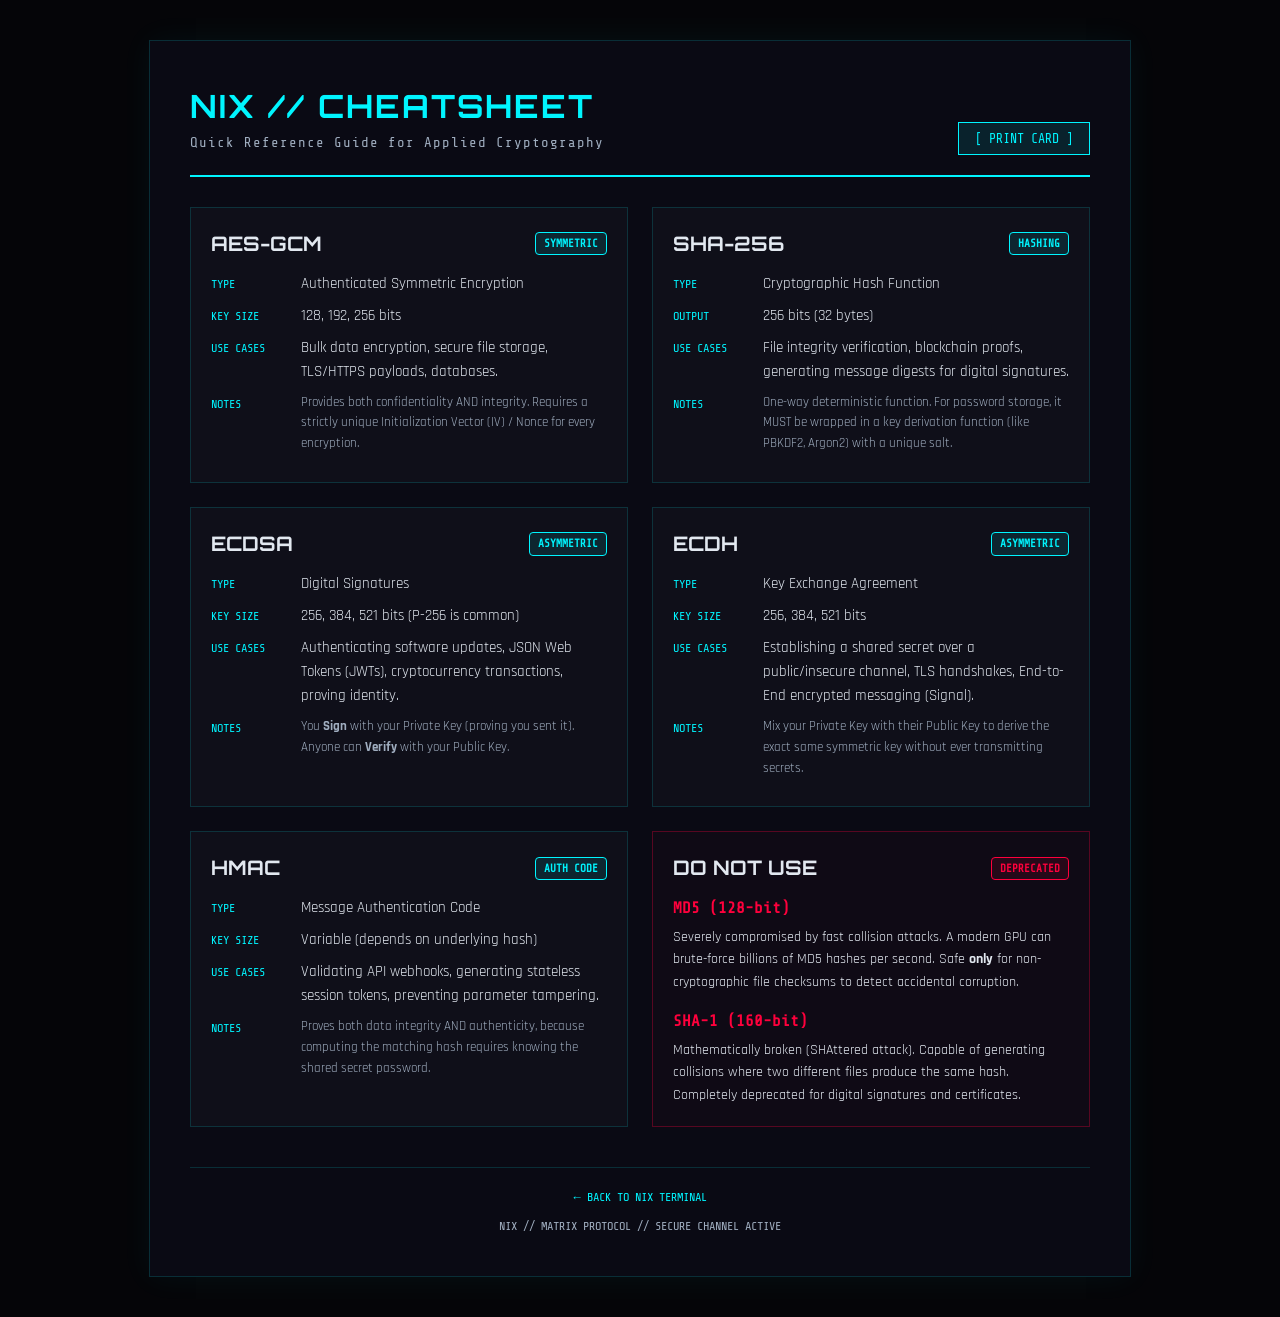
==== cheatsheet.html @ eb541564 "feat: add printable cryptography cheatsheet" ====
<!DOCTYPE html>
<html lang="en">
<head>
  <meta charset="UTF-8">
  <meta name="viewport" content="width=device-width, initial-scale=1.0">
  <title>NIX // Cryptography Cheatsheet</title>
  
  <link rel="preconnect" href="https://fonts.googleapis.com">
  <link rel="preconnect" href="https://fonts.gstatic.com" crossorigin>
  <link href="https://fonts.googleapis.com/css2?family=Share+Tech+Mono&family=Rajdhani:wght@400;500;600;700&family=Orbitron:wght@400;700;900&display=swap" rel="stylesheet">
  
  <style>
    /* SCREEN STYLES (Cyberpunk Dark Mode) */
    :root {
      --bg: #050508;
      --surface: #0a0a14;
      --text: #e2e8f0;
      --muted: #a0aec0;
      --c: #00f5ff;
      --c-error: #ff003c;
      --c-warn: #ffaa00;
      --c-success: #00ff88;
      --border: rgba(0,245,255,0.15);
      --font-display: 'Orbitron', sans-serif;
      --font-ui: 'Rajdhani', sans-serif;
      --font-mono: 'Share Tech Mono', monospace;
    }

    body {
      background: var(--bg);
      color: var(--text);
      font-family: var(--font-ui);
      margin: 0;
      padding: 40px 20px;
      line-height: 1.6;
    }

    .container {
      max-width: 900px;
      margin: 0 auto;
      background: var(--surface);
      border: 1px solid var(--border);
      box-shadow: 0 0 30px rgba(0,245,255,0.05);
      padding: 40px;
      position: relative;
    }

    header {
      border-bottom: 2px solid var(--c);
      padding-bottom: 20px;
      margin-bottom: 30px;
      display: flex;
      justify-content: space-between;
      align-items: flex-end;
    }

    .title {
      font-family: var(--font-display);
      font-size: 32px;
      color: var(--c);
      letter-spacing: 2px;
      margin: 0;
    }

    .subtitle {
      font-family: var(--font-mono);
      color: var(--muted);
      font-size: 14px;
      letter-spacing: 1px;
    }

    .btn-print {
      background: rgba(0,245,255,0.1);
      border: 1px solid var(--c);
      color: var(--c);
      padding: 8px 16px;
      font-family: var(--font-mono);
      cursor: pointer;
      transition: all 0.2s;
    }
    
    .btn-print:hover {
      background: var(--c);
      color: #000;
    }

    .grid {
      display: grid;
      grid-template-columns: 1fr 1fr;
      gap: 24px;
    }

    .card {
      border: 1px solid var(--border);
      padding: 20px;
      background: rgba(255,255,255,0.02);
    }

    .card.warning {
      border-color: rgba(255,0,60,0.3);
      background: rgba(255,0,60,0.02);
    }

    .card-title {
      font-family: var(--font-display);
      font-size: 20px;
      color: var(--bright);
      margin: 0 0 12px 0;
      display: flex;
      justify-content: space-between;
      align-items: center;
    }

    .badge {
      font-family: var(--font-mono);
      font-size: 11px;
      padding: 2px 8px;
      border-radius: 4px;
      background: rgba(0,245,255,0.1);
      color: var(--c);
      border: 1px solid var(--c);
    }

    .badge.warn-badge {
      background: rgba(255,0,60,0.1);
      color: var(--c-error);
      border-color: var(--c-error);
    }

    .data-row {
      display: flex;
      margin-bottom: 8px;
      font-size: 15px;
    }

    .data-label {
      width: 90px;
      font-family: var(--font-mono);
      color: var(--c);
      font-size: 12px;
      text-transform: uppercase;
      padding-top: 3px;
    }

    .data-value {
      flex: 1;
      color: var(--text);
    }

    .warning .data-label { color: var(--c-error); }

    footer {
      margin-top: 40px;
      text-align: center;
      font-family: var(--font-mono);
      font-size: 12px;
      color: var(--muted);
      border-top: 1px solid var(--border);
      padding-top: 20px;
    }

    /* PRINT STYLES (Clean, Ink-saving, Black & White) */
    @media print {
      body {
        background: #fff;
        color: #000;
        padding: 0;
      }
      .container {
        max-width: 100%;
        border: none;
        box-shadow: none;
        padding: 0;
        background: transparent;
      }
      .btn-print { display: none; }
      header { border-bottom: 2px solid #000; }
      .title { color: #000; }
      .subtitle { color: #555; }
      .card {
        border: 1px solid #ccc;
        background: transparent;
        break-inside: avoid;
      }
      .card.warning {
        border-color: #000;
        border-width: 2px;
      }
      .card-title { color: #000; }
      .badge {
        background: transparent;
        color: #000;
        border: 1px solid #000;
      }
      .badge.warn-badge {
        font-weight: bold;
      }
      .data-label { color: #555; font-weight: bold; }
      .data-value { color: #000; }
      footer { border-top: 1px solid #ccc; color: #555; }
    }

    @media(max-width: 768px) {
      .grid { grid-template-columns: 1fr; }
    }
  </style>
</head>
<body>

<div class="container">
  <header>
    <div>
      <h1 class="title">NIX // CHEATSHEET</h1>
      <div class="subtitle">Quick Reference Guide for Applied Cryptography</div>
    </div>
    <button class="btn-print" onclick="window.print()">[ PRINT CARD ]</button>
  </header>

  <div class="grid">

    <!-- AES-GCM -->
    <div class="card">
      <h2 class="card-title">AES-GCM <span class="badge">SYMMETRIC</span></h2>
      <div class="data-row">
        <div class="data-label">TYPE</div>
        <div class="data-value">Authenticated Symmetric Encryption</div>
      </div>
      <div class="data-row">
        <div class="data-label">KEY SIZE</div>
        <div class="data-value">128, 192, 256 bits</div>
      </div>
      <div class="data-row">
        <div class="data-label">USE CASES</div>
        <div class="data-value">Bulk data encryption, secure file storage, TLS/HTTPS payloads, databases.</div>
      </div>
      <div class="data-row" style="margin-top:8px;">
        <div class="data-label">NOTES</div>
        <div class="data-value" style="font-size:13px; color:var(--muted);">Provides both confidentiality AND integrity. Requires a strictly unique Initialization Vector (IV) / Nonce for every encryption.</div>
      </div>
    </div>

    <!-- SHA-256 -->
    <div class="card">
      <h2 class="card-title">SHA-256 <span class="badge">HASHING</span></h2>
      <div class="data-row">
        <div class="data-label">TYPE</div>
        <div class="data-value">Cryptographic Hash Function</div>
      </div>
      <div class="data-row">
        <div class="data-label">OUTPUT</div>
        <div class="data-value">256 bits (32 bytes)</div>
      </div>
      <div class="data-row">
        <div class="data-label">USE CASES</div>
        <div class="data-value">File integrity verification, blockchain proofs, generating message digests for digital signatures.</div>
      </div>
      <div class="data-row" style="margin-top:8px;">
        <div class="data-label">NOTES</div>
        <div class="data-value" style="font-size:13px; color:var(--muted);">One-way deterministic function. For password storage, it MUST be wrapped in a key derivation function (like PBKDF2, Argon2) with a unique salt.</div>
      </div>
    </div>

    <!-- ECDSA -->
    <div class="card">
      <h2 class="card-title">ECDSA <span class="badge">ASYMMETRIC</span></h2>
      <div class="data-row">
        <div class="data-label">TYPE</div>
        <div class="data-value">Digital Signatures</div>
      </div>
      <div class="data-row">
        <div class="data-label">KEY SIZE</div>
        <div class="data-value">256, 384, 521 bits (P-256 is common)</div>
      </div>
      <div class="data-row">
        <div class="data-label">USE CASES</div>
        <div class="data-value">Authenticating software updates, JSON Web Tokens (JWTs), cryptocurrency transactions, proving identity.</div>
      </div>
      <div class="data-row" style="margin-top:8px;">
        <div class="data-label">NOTES</div>
        <div class="data-value" style="font-size:13px; color:var(--muted);">You <b>Sign</b> with your Private Key (proving you sent it). Anyone can <b>Verify</b> with your Public Key.</div>
      </div>
    </div>

    <!-- ECDH -->
    <div class="card">
      <h2 class="card-title">ECDH <span class="badge">ASYMMETRIC</span></h2>
      <div class="data-row">
        <div class="data-label">TYPE</div>
        <div class="data-value">Key Exchange Agreement</div>
      </div>
      <div class="data-row">
        <div class="data-label">KEY SIZE</div>
        <div class="data-value">256, 384, 521 bits</div>
      </div>
      <div class="data-row">
        <div class="data-label">USE CASES</div>
        <div class="data-value">Establishing a shared secret over a public/insecure channel, TLS handshakes, End-to-End encrypted messaging (Signal).</div>
      </div>
      <div class="data-row" style="margin-top:8px;">
        <div class="data-label">NOTES</div>
        <div class="data-value" style="font-size:13px; color:var(--muted);">Mix your Private Key with their Public Key to derive the exact same symmetric key without ever transmitting secrets.</div>
      </div>
    </div>

    <!-- HMAC -->
    <div class="card">
      <h2 class="card-title">HMAC <span class="badge">AUTH CODE</span></h2>
      <div class="data-row">
        <div class="data-label">TYPE</div>
        <div class="data-value">Message Authentication Code</div>
      </div>
      <div class="data-row">
        <div class="data-label">KEY SIZE</div>
        <div class="data-value">Variable (depends on underlying hash)</div>
      </div>
      <div class="data-row">
        <div class="data-label">USE CASES</div>
        <div class="data-value">Validating API webhooks, generating stateless session tokens, preventing parameter tampering.</div>
      </div>
      <div class="data-row" style="margin-top:8px;">
        <div class="data-label">NOTES</div>
        <div class="data-value" style="font-size:13px; color:var(--muted);">Proves both data integrity AND authenticity, because computing the matching hash requires knowing the shared secret password.</div>
      </div>
    </div>

    <!-- WARNING: DO NOT USE -->
    <div class="card warning">
      <h2 class="card-title">DO NOT USE <span class="badge warn-badge">DEPRECATED</span></h2>
      
      <div style="margin-bottom:16px;">
        <div style="color:var(--c-error); font-weight:bold; font-family:var(--font-mono); margin-bottom:4px;">MD5 (128-bit)</div>
        <div style="font-size:14px;">Severely compromised by fast collision attacks. A modern GPU can brute-force billions of MD5 hashes per second. Safe <b>only</b> for non-cryptographic file checksums to detect accidental corruption.</div>
      </div>

      <div>
        <div style="color:var(--c-error); font-weight:bold; font-family:var(--font-mono); margin-bottom:4px;">SHA-1 (160-bit)</div>
        <div style="font-size:14px;">Mathematically broken (SHAttered attack). Capable of generating collisions where two different files produce the same hash. Completely deprecated for digital signatures and certificates.</div>
      </div>
    </div>

  </div>

  <footer>
    <a href="index.html" style="color:var(--c); text-decoration:none;">← BACK TO NIX TERMINAL</a>
    <div style="margin-top: 10px;">NIX // MATRIX PROTOCOL // SECURE CHANNEL ACTIVE</div>
  </footer>
</div>

</body>
</html>
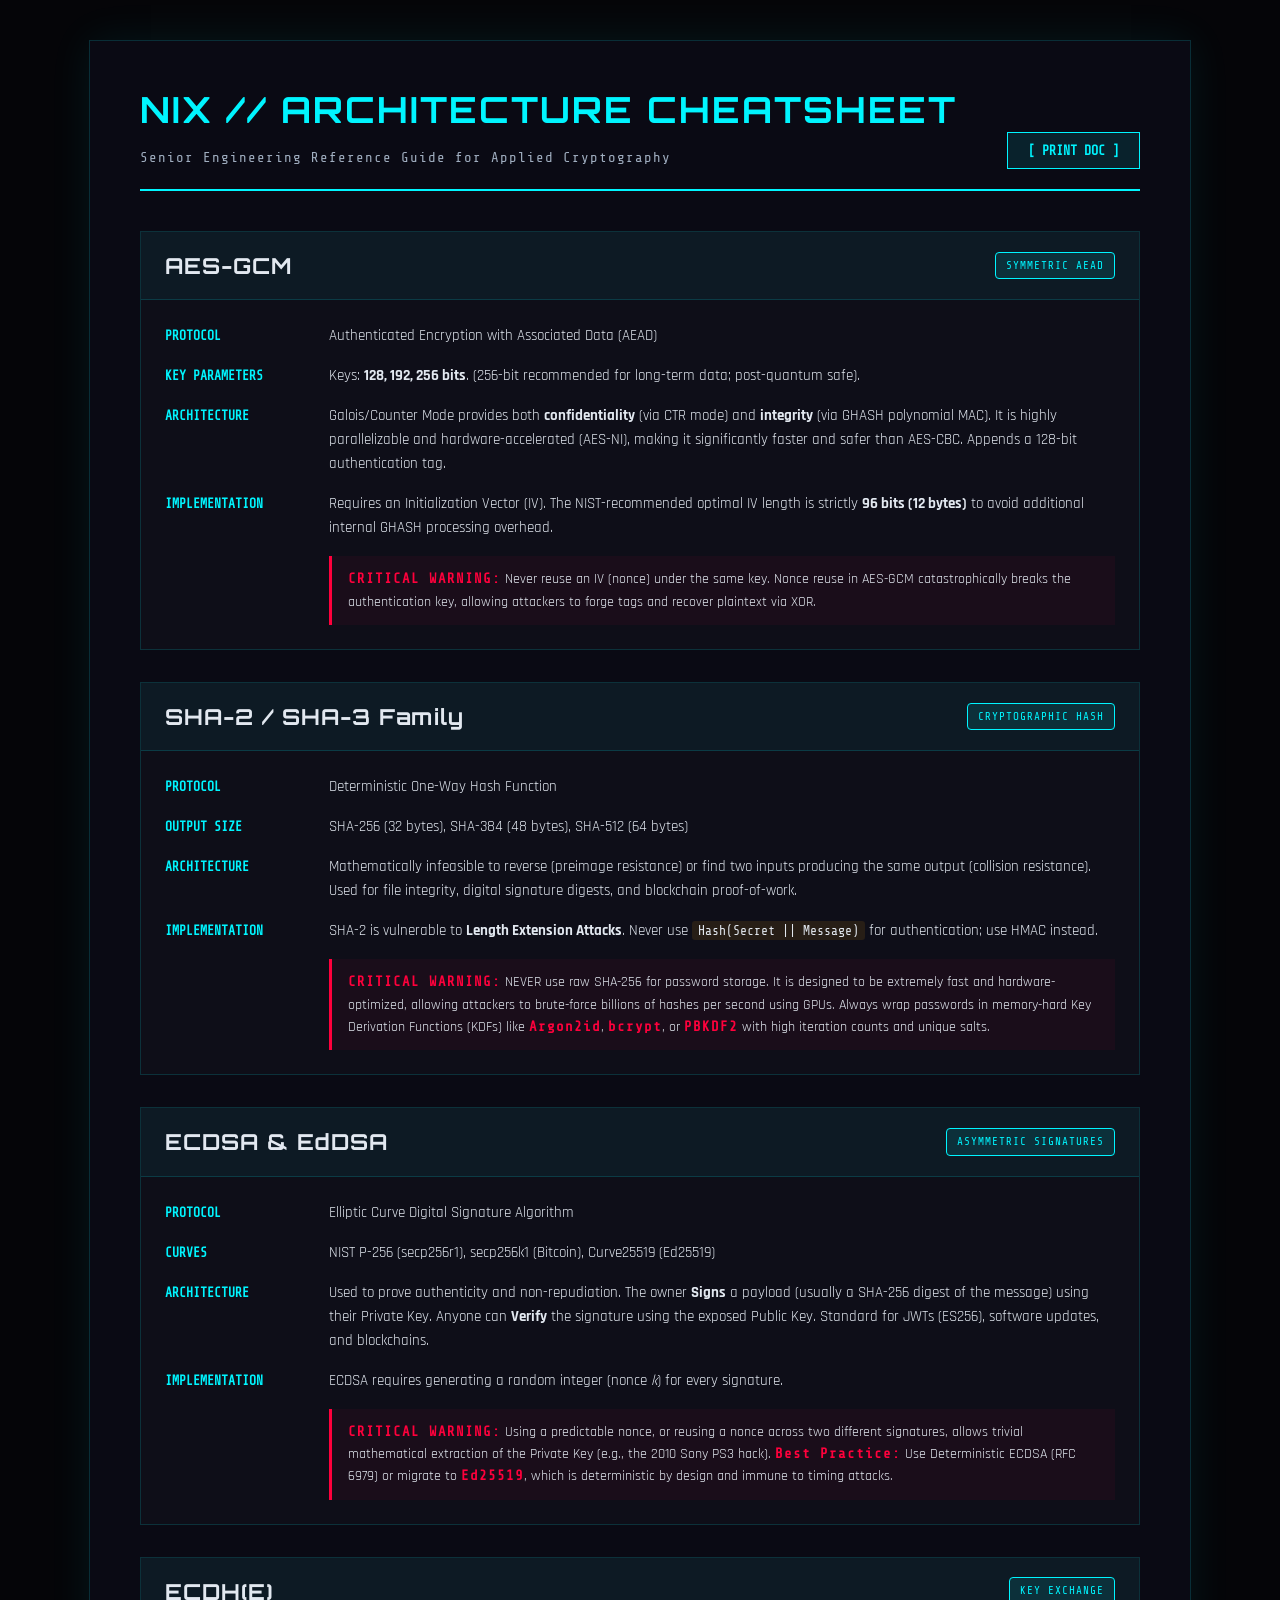
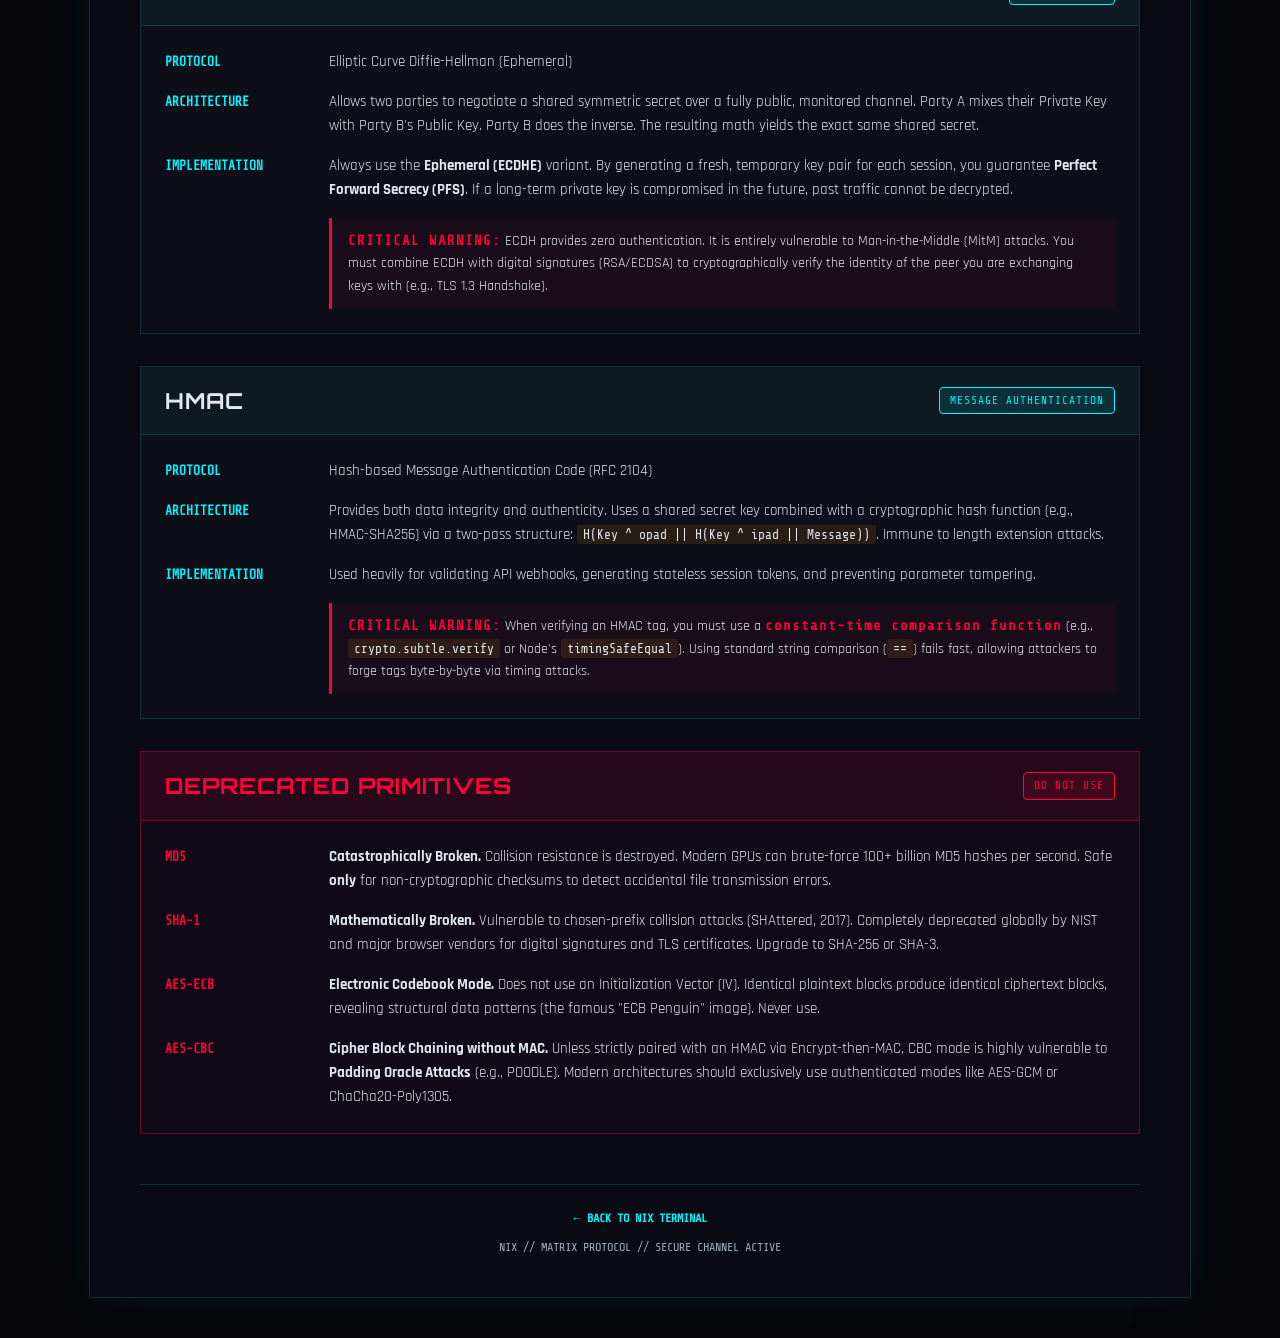
==== commit e9623602: "docs: overhaul cryptography cheatsheet with senior architectural and implementation details" ====
--- a/cheatsheet.html
+++ b/cheatsheet.html
@@ -3,7 +3,7 @@
 <head>
   <meta charset="UTF-8">
   <meta name="viewport" content="width=device-width, initial-scale=1.0">
-  <title>NIX // Cryptography Cheatsheet</title>
+  <title>NIX // Senior Cryptography Architecture Cheatsheet</title>
   
   <link rel="preconnect" href="https://fonts.googleapis.com">
   <link rel="preconnect" href="https://fonts.gstatic.com" crossorigin>
@@ -36,19 +36,19 @@
     }
 
     .container {
-      max-width: 900px;
+      max-width: 1000px;
       margin: 0 auto;
       background: var(--surface);
       border: 1px solid var(--border);
-      box-shadow: 0 0 30px rgba(0,245,255,0.05);
-      padding: 40px;
+      box-shadow: 0 0 40px rgba(0,245,255,0.08);
+      padding: 40px 50px;
       position: relative;
     }
 
     header {
       border-bottom: 2px solid var(--c);
       padding-bottom: 20px;
-      margin-bottom: 30px;
+      margin-bottom: 40px;
       display: flex;
       justify-content: space-between;
       align-items: flex-end;
@@ -56,10 +56,11 @@
 
     .title {
       font-family: var(--font-display);
-      font-size: 32px;
+      font-size: 36px;
       color: var(--c);
       letter-spacing: 2px;
       margin: 0;
+      text-transform: uppercase;
     }
 
     .subtitle {
@@ -67,14 +68,16 @@
       color: var(--muted);
       font-size: 14px;
       letter-spacing: 1px;
+      margin-top: 8px;
     }
 
     .btn-print {
       background: rgba(0,245,255,0.1);
       border: 1px solid var(--c);
       color: var(--c);
-      padding: 8px 16px;
-      font-family: var(--font-mono);
+      padding: 10px 20px;
+      font-family: var(--font-mono);
+      font-weight: bold;
       cursor: pointer;
       transition: all 0.2s;
     }
@@ -86,122 +89,137 @@
 
     .grid {
       display: grid;
-      grid-template-columns: 1fr 1fr;
-      gap: 24px;
+      grid-template-columns: 1fr;
+      gap: 32px;
     }
 
     .card {
       border: 1px solid var(--border);
-      padding: 20px;
-      background: rgba(255,255,255,0.02);
-    }
-
-    .card.warning {
-      border-color: rgba(255,0,60,0.3);
-      background: rgba(255,0,60,0.02);
-    }
-
-    .card-title {
-      font-family: var(--font-display);
-      font-size: 20px;
-      color: var(--bright);
-      margin: 0 0 12px 0;
+      background: rgba(255,255,255,0.015);
+      position: relative;
+    }
+
+    .card-header {
+      background: rgba(0,245,255,0.05);
+      border-bottom: 1px solid var(--border);
+      padding: 16px 24px;
       display: flex;
       justify-content: space-between;
       align-items: center;
     }
 
+    .card.warning {
+      border-color: rgba(255,0,60,0.4);
+      background: rgba(255,0,60,0.02);
+    }
+    .card.warning .card-header {
+      background: rgba(255,0,60,0.1);
+      border-bottom-color: rgba(255,0,60,0.4);
+    }
+
+    .card-title {
+      font-family: var(--font-display);
+      font-size: 22px;
+      color: var(--bright);
+      margin: 0;
+      letter-spacing: 1px;
+    }
+    .card.warning .card-title { color: var(--c-error); }
+
     .badge {
       font-family: var(--font-mono);
       font-size: 11px;
-      padding: 2px 8px;
+      padding: 4px 10px;
       border-radius: 4px;
       background: rgba(0,245,255,0.1);
       color: var(--c);
       border: 1px solid var(--c);
-    }
-
+      letter-spacing: 1px;
+    }
     .badge.warn-badge {
       background: rgba(255,0,60,0.1);
       color: var(--c-error);
       border-color: var(--c-error);
     }
 
-    .data-row {
-      display: flex;
-      margin-bottom: 8px;
+    .card-body {
+      padding: 24px;
+    }
+
+    .data-grid {
+      display: grid;
+      grid-template-columns: 140px 1fr;
+      gap: 16px 24px;
+    }
+
+    .data-label {
+      font-family: var(--font-mono);
+      color: var(--c);
+      font-size: 13px;
+      text-transform: uppercase;
+      font-weight: bold;
+      padding-top: 2px;
+    }
+
+    .data-value {
+      color: var(--text);
       font-size: 15px;
-    }
-
-    .data-label {
-      width: 90px;
-      font-family: var(--font-mono);
-      color: var(--c);
-      font-size: 12px;
-      text-transform: uppercase;
-      padding-top: 3px;
-    }
-
-    .data-value {
-      flex: 1;
-      color: var(--text);
-    }
-
-    .warning .data-label { color: var(--c-error); }
+      line-height: 1.6;
+    }
+
+    .data-value strong { color: var(--bright); }
+    .data-value code {
+      font-family: var(--font-mono);
+      color: var(--c4);
+      background: rgba(255,170,0,0.1);
+      padding: 2px 6px;
+      border-radius: 3px;
+      font-size: 13px;
+    }
+
+    .critical-note {
+      margin-top: 16px;
+      padding: 12px 16px;
+      background: rgba(255,0,60,0.05);
+      border-left: 3px solid var(--c-error);
+      font-size: 14px;
+    }
+
+    .critical-note strong { color: var(--c-error); font-family: var(--font-mono); letter-spacing: 1px;}
 
     footer {
-      margin-top: 40px;
+      margin-top: 50px;
       text-align: center;
       font-family: var(--font-mono);
       font-size: 12px;
       color: var(--muted);
       border-top: 1px solid var(--border);
-      padding-top: 20px;
-    }
-
-    /* PRINT STYLES (Clean, Ink-saving, Black & White) */
+      padding-top: 24px;
+    }
+
+    /* PRINT STYLES (Clean, Professional Reference Document) */
     @media print {
-      body {
-        background: #fff;
-        color: #000;
-        padding: 0;
-      }
-      .container {
-        max-width: 100%;
-        border: none;
-        box-shadow: none;
-        padding: 0;
-        background: transparent;
-      }
+      body { background: #fff; color: #000; padding: 0; }
+      .container { max-width: 100%; border: none; box-shadow: none; padding: 0; background: transparent; }
       .btn-print { display: none; }
-      header { border-bottom: 2px solid #000; }
+      header { border-bottom: 2px solid #000; margin-bottom: 20px; }
       .title { color: #000; }
-      .subtitle { color: #555; }
-      .card {
-        border: 1px solid #ccc;
-        background: transparent;
-        break-inside: avoid;
-      }
-      .card.warning {
-        border-color: #000;
-        border-width: 2px;
-      }
-      .card-title { color: #000; }
-      .badge {
-        background: transparent;
-        color: #000;
-        border: 1px solid #000;
-      }
-      .badge.warn-badge {
-        font-weight: bold;
-      }
-      .data-label { color: #555; font-weight: bold; }
-      .data-value { color: #000; }
-      footer { border-top: 1px solid #ccc; color: #555; }
-    }
-
-    @media(max-width: 768px) {
-      .grid { grid-template-columns: 1fr; }
+      .subtitle { color: #444; }
+      .grid { gap: 20px; }
+      .card { border: 1px solid #aaa; background: transparent; break-inside: avoid; margin-bottom:20px; }
+      .card-header { background: #f5f5f5; border-bottom: 1px solid #aaa; padding: 10px 16px; }
+      .card.warning { border: 2px solid #000; }
+      .card.warning .card-header { background: #eaeaea; border-bottom: 2px solid #000; }
+      .card-title { color: #000; font-weight: bold; }
+      .card-body { padding: 16px; }
+      .badge { background: transparent; color: #000; border: 1px solid #000; }
+      .badge.warn-badge { font-weight: bold; }
+      .data-label { color: #444; font-weight: bold; }
+      .data-value { color: #111; }
+      .data-value code { background: transparent; color: #000; font-weight: bold; border: 1px solid #ddd; }
+      .critical-note { background: transparent; border-left: 4px solid #000; padding: 8px 12px; margin-top: 12px; }
+      .critical-note strong { color: #000; }
+      footer { border-top: 1px solid #aaa; color: #444; margin-top: 30px; }
     }
   </style>
 </head>
@@ -210,138 +228,195 @@
 <div class="container">
   <header>
     <div>
-      <h1 class="title">NIX // CHEATSHEET</h1>
-      <div class="subtitle">Quick Reference Guide for Applied Cryptography</div>
-    </div>
-    <button class="btn-print" onclick="window.print()">[ PRINT CARD ]</button>
+      <h1 class="title">NIX // Architecture Cheatsheet</h1>
+      <div class="subtitle">Senior Engineering Reference Guide for Applied Cryptography</div>
+    </div>
+    <button class="btn-print" onclick="window.print()">[ PRINT DOC ]</button>
   </header>
 
   <div class="grid">
 
     <!-- AES-GCM -->
     <div class="card">
-      <h2 class="card-title">AES-GCM <span class="badge">SYMMETRIC</span></h2>
-      <div class="data-row">
-        <div class="data-label">TYPE</div>
-        <div class="data-value">Authenticated Symmetric Encryption</div>
-      </div>
-      <div class="data-row">
-        <div class="data-label">KEY SIZE</div>
-        <div class="data-value">128, 192, 256 bits</div>
-      </div>
-      <div class="data-row">
-        <div class="data-label">USE CASES</div>
-        <div class="data-value">Bulk data encryption, secure file storage, TLS/HTTPS payloads, databases.</div>
-      </div>
-      <div class="data-row" style="margin-top:8px;">
-        <div class="data-label">NOTES</div>
-        <div class="data-value" style="font-size:13px; color:var(--muted);">Provides both confidentiality AND integrity. Requires a strictly unique Initialization Vector (IV) / Nonce for every encryption.</div>
+      <div class="card-header">
+        <h2 class="card-title">AES-GCM</h2>
+        <span class="badge">SYMMETRIC AEAD</span>
+      </div>
+      <div class="card-body">
+        <div class="data-grid">
+          <div class="data-label">PROTOCOL</div>
+          <div class="data-value">Authenticated Encryption with Associated Data (AEAD)</div>
+          
+          <div class="data-label">KEY PARAMETERS</div>
+          <div class="data-value">Keys: <strong>128, 192, 256 bits</strong>. (256-bit recommended for long-term data; post-quantum safe).</div>
+          
+          <div class="data-label">ARCHITECTURE</div>
+          <div class="data-value">
+            Galois/Counter Mode provides both <strong>confidentiality</strong> (via CTR mode) and <strong>integrity</strong> (via GHASH polynomial MAC). It is highly parallelizable and hardware-accelerated (AES-NI), making it significantly faster and safer than AES-CBC. Appends a 128-bit authentication tag.
+          </div>
+
+          <div class="data-label">IMPLEMENTATION</div>
+          <div class="data-value">
+            Requires an Initialization Vector (IV). The NIST-recommended optimal IV length is strictly <strong>96 bits (12 bytes)</strong> to avoid additional internal GHASH processing overhead.
+            <div class="critical-note">
+              <strong>CRITICAL WARNING:</strong> Never reuse an IV (nonce) under the same key. Nonce reuse in AES-GCM catastrophically breaks the authentication key, allowing attackers to forge tags and recover plaintext via XOR.
+            </div>
+          </div>
+        </div>
       </div>
     </div>
 
     <!-- SHA-256 -->
     <div class="card">
-      <h2 class="card-title">SHA-256 <span class="badge">HASHING</span></h2>
-      <div class="data-row">
-        <div class="data-label">TYPE</div>
-        <div class="data-value">Cryptographic Hash Function</div>
-      </div>
-      <div class="data-row">
-        <div class="data-label">OUTPUT</div>
-        <div class="data-value">256 bits (32 bytes)</div>
-      </div>
-      <div class="data-row">
-        <div class="data-label">USE CASES</div>
-        <div class="data-value">File integrity verification, blockchain proofs, generating message digests for digital signatures.</div>
-      </div>
-      <div class="data-row" style="margin-top:8px;">
-        <div class="data-label">NOTES</div>
-        <div class="data-value" style="font-size:13px; color:var(--muted);">One-way deterministic function. For password storage, it MUST be wrapped in a key derivation function (like PBKDF2, Argon2) with a unique salt.</div>
-      </div>
-    </div>
-
-    <!-- ECDSA -->
+      <div class="card-header">
+        <h2 class="card-title">SHA-2 / SHA-3 Family</h2>
+        <span class="badge">CRYPTOGRAPHIC HASH</span>
+      </div>
+      <div class="card-body">
+        <div class="data-grid">
+          <div class="data-label">PROTOCOL</div>
+          <div class="data-value">Deterministic One-Way Hash Function</div>
+          
+          <div class="data-label">OUTPUT SIZE</div>
+          <div class="data-value">SHA-256 (32 bytes), SHA-384 (48 bytes), SHA-512 (64 bytes)</div>
+          
+          <div class="data-label">ARCHITECTURE</div>
+          <div class="data-value">
+            Mathematically infeasible to reverse (preimage resistance) or find two inputs producing the same output (collision resistance). Used for file integrity, digital signature digests, and blockchain proof-of-work.
+          </div>
+
+          <div class="data-label">IMPLEMENTATION</div>
+          <div class="data-value">
+            SHA-2 is vulnerable to <strong>Length Extension Attacks</strong>. Never use <code>Hash(Secret || Message)</code> for authentication; use HMAC instead.
+            <div class="critical-note">
+              <strong>CRITICAL WARNING:</strong> NEVER use raw SHA-256 for password storage. It is designed to be extremely fast and hardware-optimized, allowing attackers to brute-force billions of hashes per second using GPUs. Always wrap passwords in memory-hard Key Derivation Functions (KDFs) like <strong>Argon2id</strong>, <strong>bcrypt</strong>, or <strong>PBKDF2</strong> with high iteration counts and unique salts.
+            </div>
+          </div>
+        </div>
+      </div>
+    </div>
+
+    <!-- ECDSA / EdDSA -->
     <div class="card">
-      <h2 class="card-title">ECDSA <span class="badge">ASYMMETRIC</span></h2>
-      <div class="data-row">
-        <div class="data-label">TYPE</div>
-        <div class="data-value">Digital Signatures</div>
-      </div>
-      <div class="data-row">
-        <div class="data-label">KEY SIZE</div>
-        <div class="data-value">256, 384, 521 bits (P-256 is common)</div>
-      </div>
-      <div class="data-row">
-        <div class="data-label">USE CASES</div>
-        <div class="data-value">Authenticating software updates, JSON Web Tokens (JWTs), cryptocurrency transactions, proving identity.</div>
-      </div>
-      <div class="data-row" style="margin-top:8px;">
-        <div class="data-label">NOTES</div>
-        <div class="data-value" style="font-size:13px; color:var(--muted);">You <b>Sign</b> with your Private Key (proving you sent it). Anyone can <b>Verify</b> with your Public Key.</div>
-      </div>
-    </div>
-
-    <!-- ECDH -->
+      <div class="card-header">
+        <h2 class="card-title">ECDSA & EdDSA</h2>
+        <span class="badge">ASYMMETRIC SIGNATURES</span>
+      </div>
+      <div class="card-body">
+        <div class="data-grid">
+          <div class="data-label">PROTOCOL</div>
+          <div class="data-value">Elliptic Curve Digital Signature Algorithm</div>
+          
+          <div class="data-label">CURVES</div>
+          <div class="data-value">NIST P-256 (secp256r1), secp256k1 (Bitcoin), Curve25519 (Ed25519)</div>
+          
+          <div class="data-label">ARCHITECTURE</div>
+          <div class="data-value">
+            Used to prove authenticity and non-repudiation. The owner <strong>Signs</strong> a payload (usually a SHA-256 digest of the message) using their Private Key. Anyone can <strong>Verify</strong> the signature using the exposed Public Key. Standard for JWTs (ES256), software updates, and blockchains.
+          </div>
+
+          <div class="data-label">IMPLEMENTATION</div>
+          <div class="data-value">
+            ECDSA requires generating a random integer (nonce <em>k</em>) for every signature. 
+            <div class="critical-note">
+              <strong>CRITICAL WARNING:</strong> Using a predictable nonce, or reusing a nonce across two different signatures, allows trivial mathematical extraction of the Private Key (e.g., the 2010 Sony PS3 hack). <strong>Best Practice:</strong> Use Deterministic ECDSA (RFC 6979) or migrate to <strong>Ed25519</strong>, which is deterministic by design and immune to timing attacks.
+            </div>
+          </div>
+        </div>
+      </div>
+    </div>
+
+    <!-- ECDHE -->
     <div class="card">
-      <h2 class="card-title">ECDH <span class="badge">ASYMMETRIC</span></h2>
-      <div class="data-row">
-        <div class="data-label">TYPE</div>
-        <div class="data-value">Key Exchange Agreement</div>
-      </div>
-      <div class="data-row">
-        <div class="data-label">KEY SIZE</div>
-        <div class="data-value">256, 384, 521 bits</div>
-      </div>
-      <div class="data-row">
-        <div class="data-label">USE CASES</div>
-        <div class="data-value">Establishing a shared secret over a public/insecure channel, TLS handshakes, End-to-End encrypted messaging (Signal).</div>
-      </div>
-      <div class="data-row" style="margin-top:8px;">
-        <div class="data-label">NOTES</div>
-        <div class="data-value" style="font-size:13px; color:var(--muted);">Mix your Private Key with their Public Key to derive the exact same symmetric key without ever transmitting secrets.</div>
+      <div class="card-header">
+        <h2 class="card-title">ECDH(E)</h2>
+        <span class="badge">KEY EXCHANGE</span>
+      </div>
+      <div class="card-body">
+        <div class="data-grid">
+          <div class="data-label">PROTOCOL</div>
+          <div class="data-value">Elliptic Curve Diffie-Hellman (Ephemeral)</div>
+          
+          <div class="data-label">ARCHITECTURE</div>
+          <div class="data-value">
+            Allows two parties to negotiate a shared symmetric secret over a fully public, monitored channel. Party A mixes their Private Key with Party B's Public Key. Party B does the inverse. The resulting math yields the exact same shared secret.
+          </div>
+
+          <div class="data-label">IMPLEMENTATION</div>
+          <div class="data-value">
+            Always use the <strong>Ephemeral (ECDHE)</strong> variant. By generating a fresh, temporary key pair for each session, you guarantee <strong>Perfect Forward Secrecy (PFS)</strong>. If a long-term private key is compromised in the future, past traffic cannot be decrypted.
+            <div class="critical-note">
+              <strong>CRITICAL WARNING:</strong> ECDH provides zero authentication. It is entirely vulnerable to Man-in-the-Middle (MitM) attacks. You must combine ECDH with digital signatures (RSA/ECDSA) to cryptographically verify the identity of the peer you are exchanging keys with (e.g., TLS 1.3 Handshake).
+            </div>
+          </div>
+        </div>
       </div>
     </div>
 
     <!-- HMAC -->
     <div class="card">
-      <h2 class="card-title">HMAC <span class="badge">AUTH CODE</span></h2>
-      <div class="data-row">
-        <div class="data-label">TYPE</div>
-        <div class="data-value">Message Authentication Code</div>
-      </div>
-      <div class="data-row">
-        <div class="data-label">KEY SIZE</div>
-        <div class="data-value">Variable (depends on underlying hash)</div>
-      </div>
-      <div class="data-row">
-        <div class="data-label">USE CASES</div>
-        <div class="data-value">Validating API webhooks, generating stateless session tokens, preventing parameter tampering.</div>
-      </div>
-      <div class="data-row" style="margin-top:8px;">
-        <div class="data-label">NOTES</div>
-        <div class="data-value" style="font-size:13px; color:var(--muted);">Proves both data integrity AND authenticity, because computing the matching hash requires knowing the shared secret password.</div>
-      </div>
-    </div>
-
-    <!-- WARNING: DO NOT USE -->
+      <div class="card-header">
+        <h2 class="card-title">HMAC</h2>
+        <span class="badge">MESSAGE AUTHENTICATION</span>
+      </div>
+      <div class="card-body">
+        <div class="data-grid">
+          <div class="data-label">PROTOCOL</div>
+          <div class="data-value">Hash-based Message Authentication Code (RFC 2104)</div>
+          
+          <div class="data-label">ARCHITECTURE</div>
+          <div class="data-value">
+            Provides both data integrity and authenticity. Uses a shared secret key combined with a cryptographic hash function (e.g., HMAC-SHA256) via a two-pass structure: <code>H(Key ^ opad || H(Key ^ ipad || Message))</code>. Immune to length extension attacks.
+          </div>
+
+          <div class="data-label">IMPLEMENTATION</div>
+          <div class="data-value">
+            Used heavily for validating API webhooks, generating stateless session tokens, and preventing parameter tampering.
+            <div class="critical-note">
+              <strong>CRITICAL WARNING:</strong> When verifying an HMAC tag, you must use a <strong>constant-time comparison function</strong> (e.g., <code>crypto.subtle.verify</code> or Node's <code>timingSafeEqual</code>). Using standard string comparison (<code>==</code>) fails fast, allowing attackers to forge tags byte-by-byte via timing attacks.
+            </div>
+          </div>
+        </div>
+      </div>
+    </div>
+
+    <!-- DEPRECATED -->
     <div class="card warning">
-      <h2 class="card-title">DO NOT USE <span class="badge warn-badge">DEPRECATED</span></h2>
-      
-      <div style="margin-bottom:16px;">
-        <div style="color:var(--c-error); font-weight:bold; font-family:var(--font-mono); margin-bottom:4px;">MD5 (128-bit)</div>
-        <div style="font-size:14px;">Severely compromised by fast collision attacks. A modern GPU can brute-force billions of MD5 hashes per second. Safe <b>only</b> for non-cryptographic file checksums to detect accidental corruption.</div>
-      </div>
-
-      <div>
-        <div style="color:var(--c-error); font-weight:bold; font-family:var(--font-mono); margin-bottom:4px;">SHA-1 (160-bit)</div>
-        <div style="font-size:14px;">Mathematically broken (SHAttered attack). Capable of generating collisions where two different files produce the same hash. Completely deprecated for digital signatures and certificates.</div>
+      <div class="card-header">
+        <h2 class="card-title">DEPRECATED PRIMITIVES</h2>
+        <span class="badge warn-badge">DO NOT USE</span>
+      </div>
+      <div class="card-body">
+        <div class="data-grid">
+          
+          <div class="data-label" style="color:var(--c-error);">MD5</div>
+          <div class="data-value">
+            <strong>Catastrophically Broken.</strong> Collision resistance is destroyed. Modern GPUs can brute-force 100+ billion MD5 hashes per second. Safe <strong>only</strong> for non-cryptographic checksums to detect accidental file transmission errors.
+          </div>
+
+          <div class="data-label" style="color:var(--c-error);">SHA-1</div>
+          <div class="data-value">
+            <strong>Mathematically Broken.</strong> Vulnerable to chosen-prefix collision attacks (SHAttered, 2017). Completely deprecated globally by NIST and major browser vendors for digital signatures and TLS certificates. Upgrade to SHA-256 or SHA-3.
+          </div>
+
+          <div class="data-label" style="color:var(--c-error);">AES-ECB</div>
+          <div class="data-value">
+            <strong>Electronic Codebook Mode.</strong> Does not use an Initialization Vector (IV). Identical plaintext blocks produce identical ciphertext blocks, revealing structural data patterns (the famous "ECB Penguin" image). Never use.
+          </div>
+
+          <div class="data-label" style="color:var(--c-error);">AES-CBC</div>
+          <div class="data-value">
+            <strong>Cipher Block Chaining without MAC.</strong> Unless strictly paired with an HMAC via Encrypt-then-MAC, CBC mode is highly vulnerable to <strong>Padding Oracle Attacks</strong> (e.g., POODLE). Modern architectures should exclusively use authenticated modes like AES-GCM or ChaCha20-Poly1305.
+          </div>
+
+        </div>
       </div>
     </div>
 
   </div>
 
   <footer>
-    <a href="index.html" style="color:var(--c); text-decoration:none;">← BACK TO NIX TERMINAL</a>
+    <a href="index.html" style="color:var(--c); text-decoration:none; font-weight:bold;">← BACK TO NIX TERMINAL</a>
     <div style="margin-top: 10px;">NIX // MATRIX PROTOCOL // SECURE CHANNEL ACTIVE</div>
   </footer>
 </div>
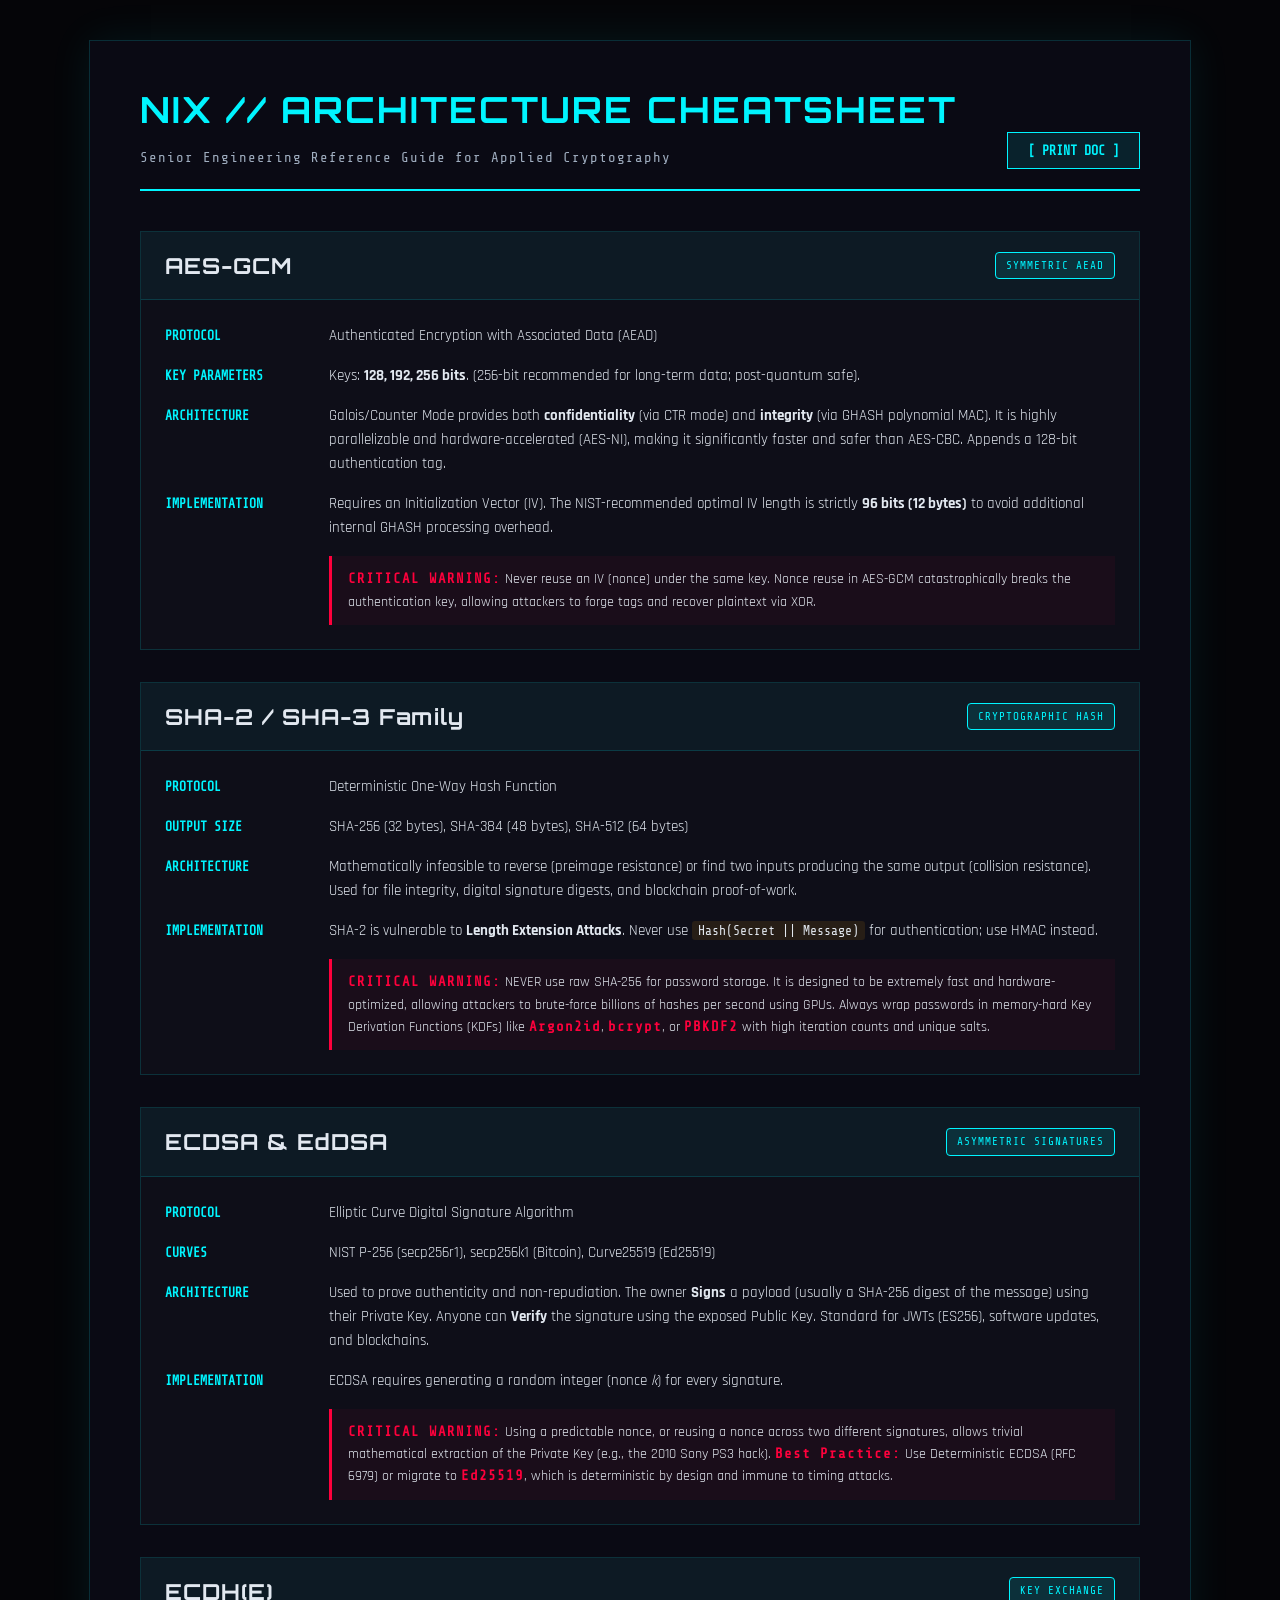
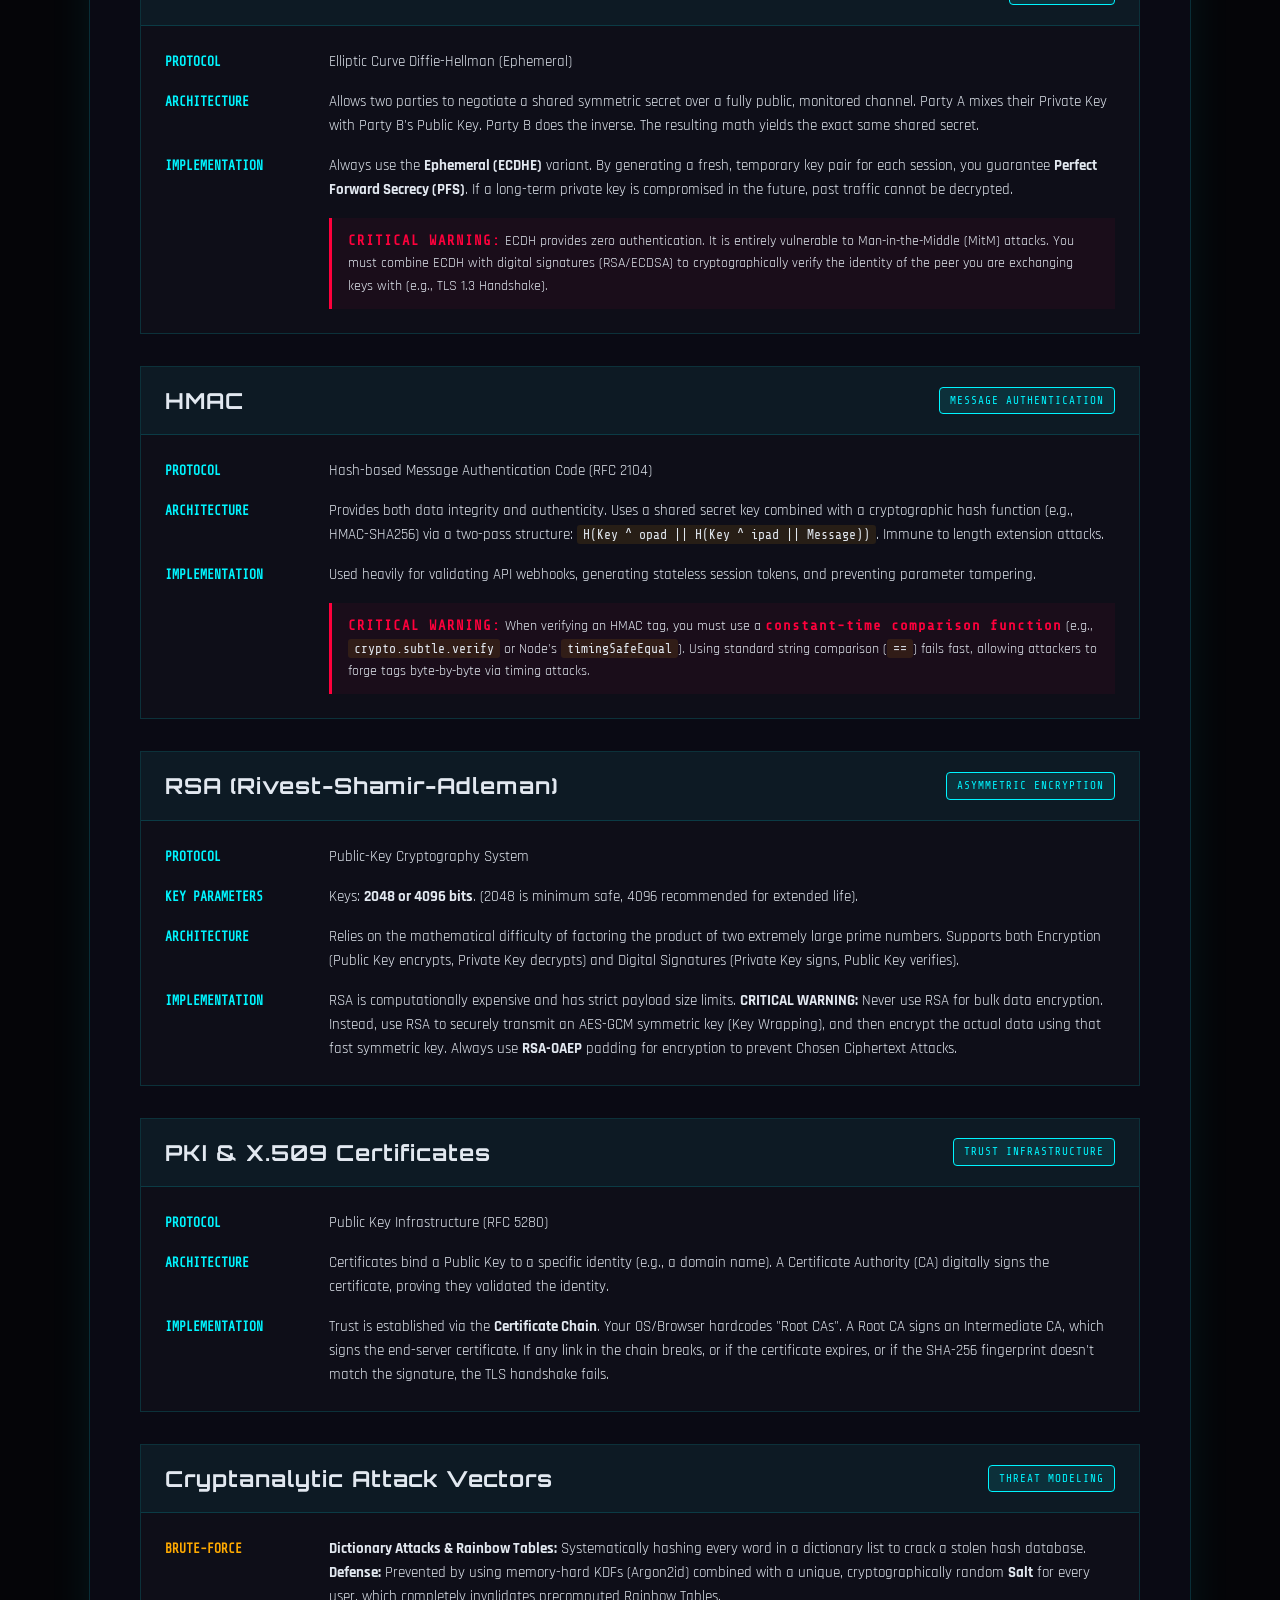
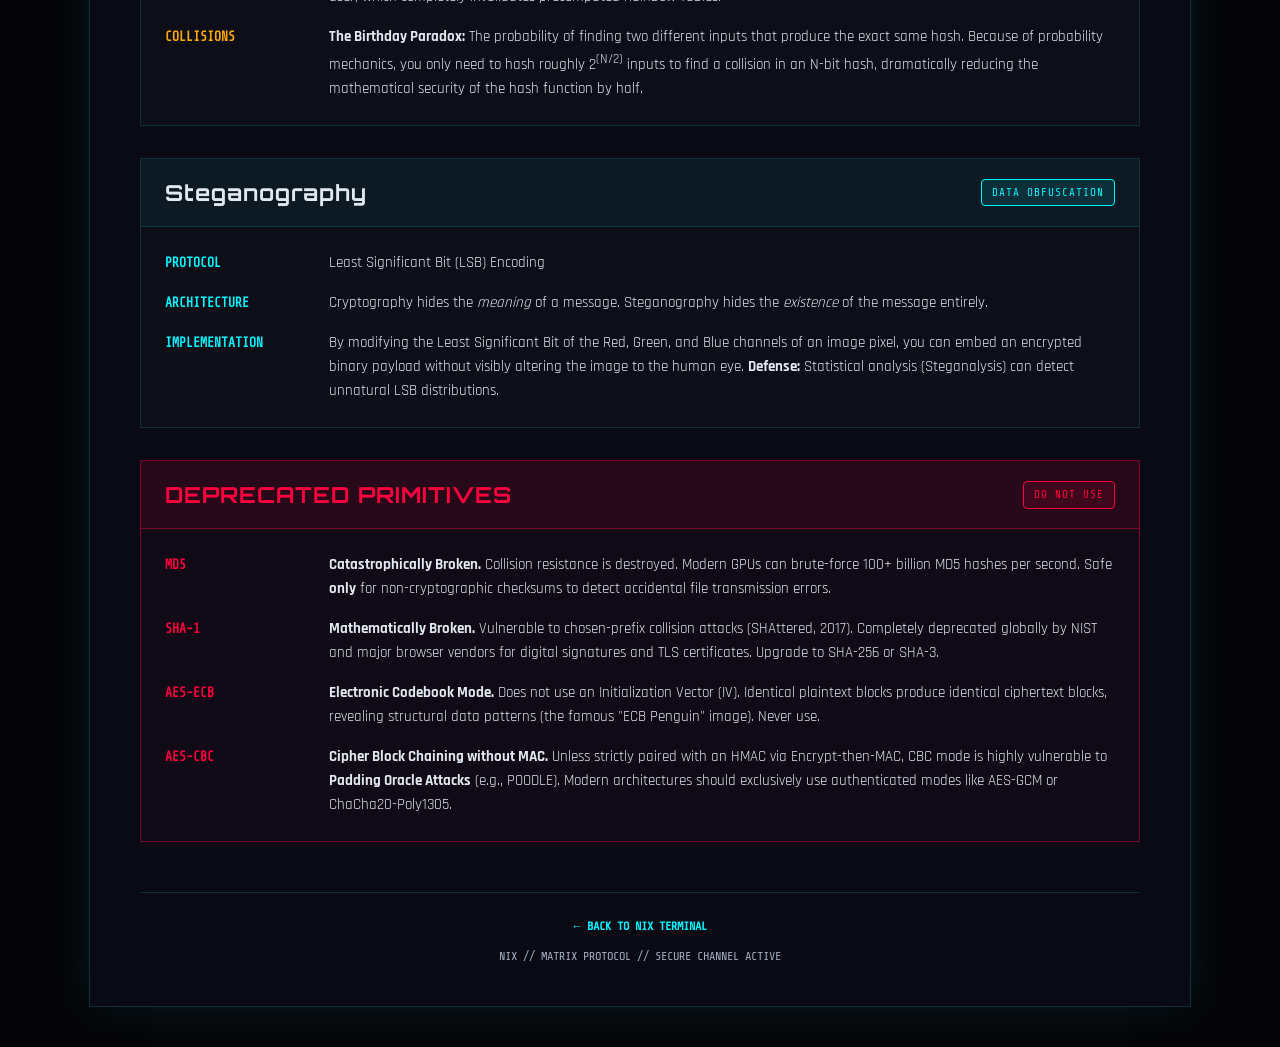
==== commit cabcd88f: "docs: map cheatsheet 1:1 with app curriculum (added RSA, PKI, Steganography, Attacks)" ====
--- a/cheatsheet.html
+++ b/cheatsheet.html
@@ -380,6 +380,102 @@
       </div>
     </div>
 
+    <!-- RSA -->
+    <div class="card">
+      <div class="card-header">
+        <h2 class="card-title">RSA (Rivest-Shamir-Adleman)</h2>
+        <span class="badge">ASYMMETRIC ENCRYPTION</span>
+      </div>
+      <div class="card-body">
+        <div class="data-grid">
+          <div class="data-label">PROTOCOL</div>
+          <div class="data-value">Public-Key Cryptography System</div>
+          
+          <div class="data-label">KEY PARAMETERS</div>
+          <div class="data-value">Keys: <strong>2048 or 4096 bits</strong>. (2048 is minimum safe, 4096 recommended for extended life).</div>
+          
+          <div class="data-label">ARCHITECTURE</div>
+          <div class="data-value">
+            Relies on the mathematical difficulty of factoring the product of two extremely large prime numbers. Supports both Encryption (Public Key encrypts, Private Key decrypts) and Digital Signatures (Private Key signs, Public Key verifies).
+          </div>
+
+          <div class="data-label">IMPLEMENTATION</div>
+          <div class="data-value">
+            RSA is computationally expensive and has strict payload size limits. <strong>CRITICAL WARNING:</strong> Never use RSA for bulk data encryption. Instead, use RSA to securely transmit an AES-GCM symmetric key (Key Wrapping), and then encrypt the actual data using that fast symmetric key. Always use <strong>RSA-OAEP</strong> padding for encryption to prevent Chosen Ciphertext Attacks.
+          </div>
+        </div>
+      </div>
+    </div>
+
+    <!-- PKI & X.509 -->
+    <div class="card">
+      <div class="card-header">
+        <h2 class="card-title">PKI & X.509 Certificates</h2>
+        <span class="badge">TRUST INFRASTRUCTURE</span>
+      </div>
+      <div class="card-body">
+        <div class="data-grid">
+          <div class="data-label">PROTOCOL</div>
+          <div class="data-value">Public Key Infrastructure (RFC 5280)</div>
+          
+          <div class="data-label">ARCHITECTURE</div>
+          <div class="data-value">
+            Certificates bind a Public Key to a specific identity (e.g., a domain name). A Certificate Authority (CA) digitally signs the certificate, proving they validated the identity. 
+          </div>
+
+          <div class="data-label">IMPLEMENTATION</div>
+          <div class="data-value">
+            Trust is established via the <strong>Certificate Chain</strong>. Your OS/Browser hardcodes "Root CAs". A Root CA signs an Intermediate CA, which signs the end-server certificate. If any link in the chain breaks, or if the certificate expires, or if the SHA-256 fingerprint doesn't match the signature, the TLS handshake fails.
+          </div>
+        </div>
+      </div>
+    </div>
+
+    <!-- ATTACK VECTORS -->
+    <div class="card">
+      <div class="card-header">
+        <h2 class="card-title">Cryptanalytic Attack Vectors</h2>
+        <span class="badge">THREAT MODELING</span>
+      </div>
+      <div class="card-body">
+        <div class="data-grid">
+          <div class="data-label" style="color:var(--c-warn);">BRUTE-FORCE</div>
+          <div class="data-value">
+            <strong>Dictionary Attacks & Rainbow Tables:</strong> Systematically hashing every word in a dictionary list to crack a stolen hash database. <strong>Defense:</strong> Prevented by using memory-hard KDFs (Argon2id) combined with a unique, cryptographically random <strong>Salt</strong> for every user, which completely invalidates precomputed Rainbow Tables.
+          </div>
+          
+          <div class="data-label" style="color:var(--c-warn);">COLLISIONS</div>
+          <div class="data-value">
+            <strong>The Birthday Paradox:</strong> The probability of finding two different inputs that produce the exact same hash. Because of probability mechanics, you only need to hash roughly 2<sup>(N/2)</sup> inputs to find a collision in an N-bit hash, dramatically reducing the mathematical security of the hash function by half.
+          </div>
+        </div>
+      </div>
+    </div>
+
+    <!-- STEGANOGRAPHY -->
+    <div class="card">
+      <div class="card-header">
+        <h2 class="card-title">Steganography</h2>
+        <span class="badge">DATA OBFUSCATION</span>
+      </div>
+      <div class="card-body">
+        <div class="data-grid">
+          <div class="data-label">PROTOCOL</div>
+          <div class="data-value">Least Significant Bit (LSB) Encoding</div>
+          
+          <div class="data-label">ARCHITECTURE</div>
+          <div class="data-value">
+            Cryptography hides the <em>meaning</em> of a message. Steganography hides the <em>existence</em> of the message entirely.
+          </div>
+
+          <div class="data-label">IMPLEMENTATION</div>
+          <div class="data-value">
+            By modifying the Least Significant Bit of the Red, Green, and Blue channels of an image pixel, you can embed an encrypted binary payload without visibly altering the image to the human eye. <strong>Defense:</strong> Statistical analysis (Steganalysis) can detect unnatural LSB distributions.
+          </div>
+        </div>
+      </div>
+    </div>
+
     <!-- DEPRECATED -->
     <div class="card warning">
       <div class="card-header">
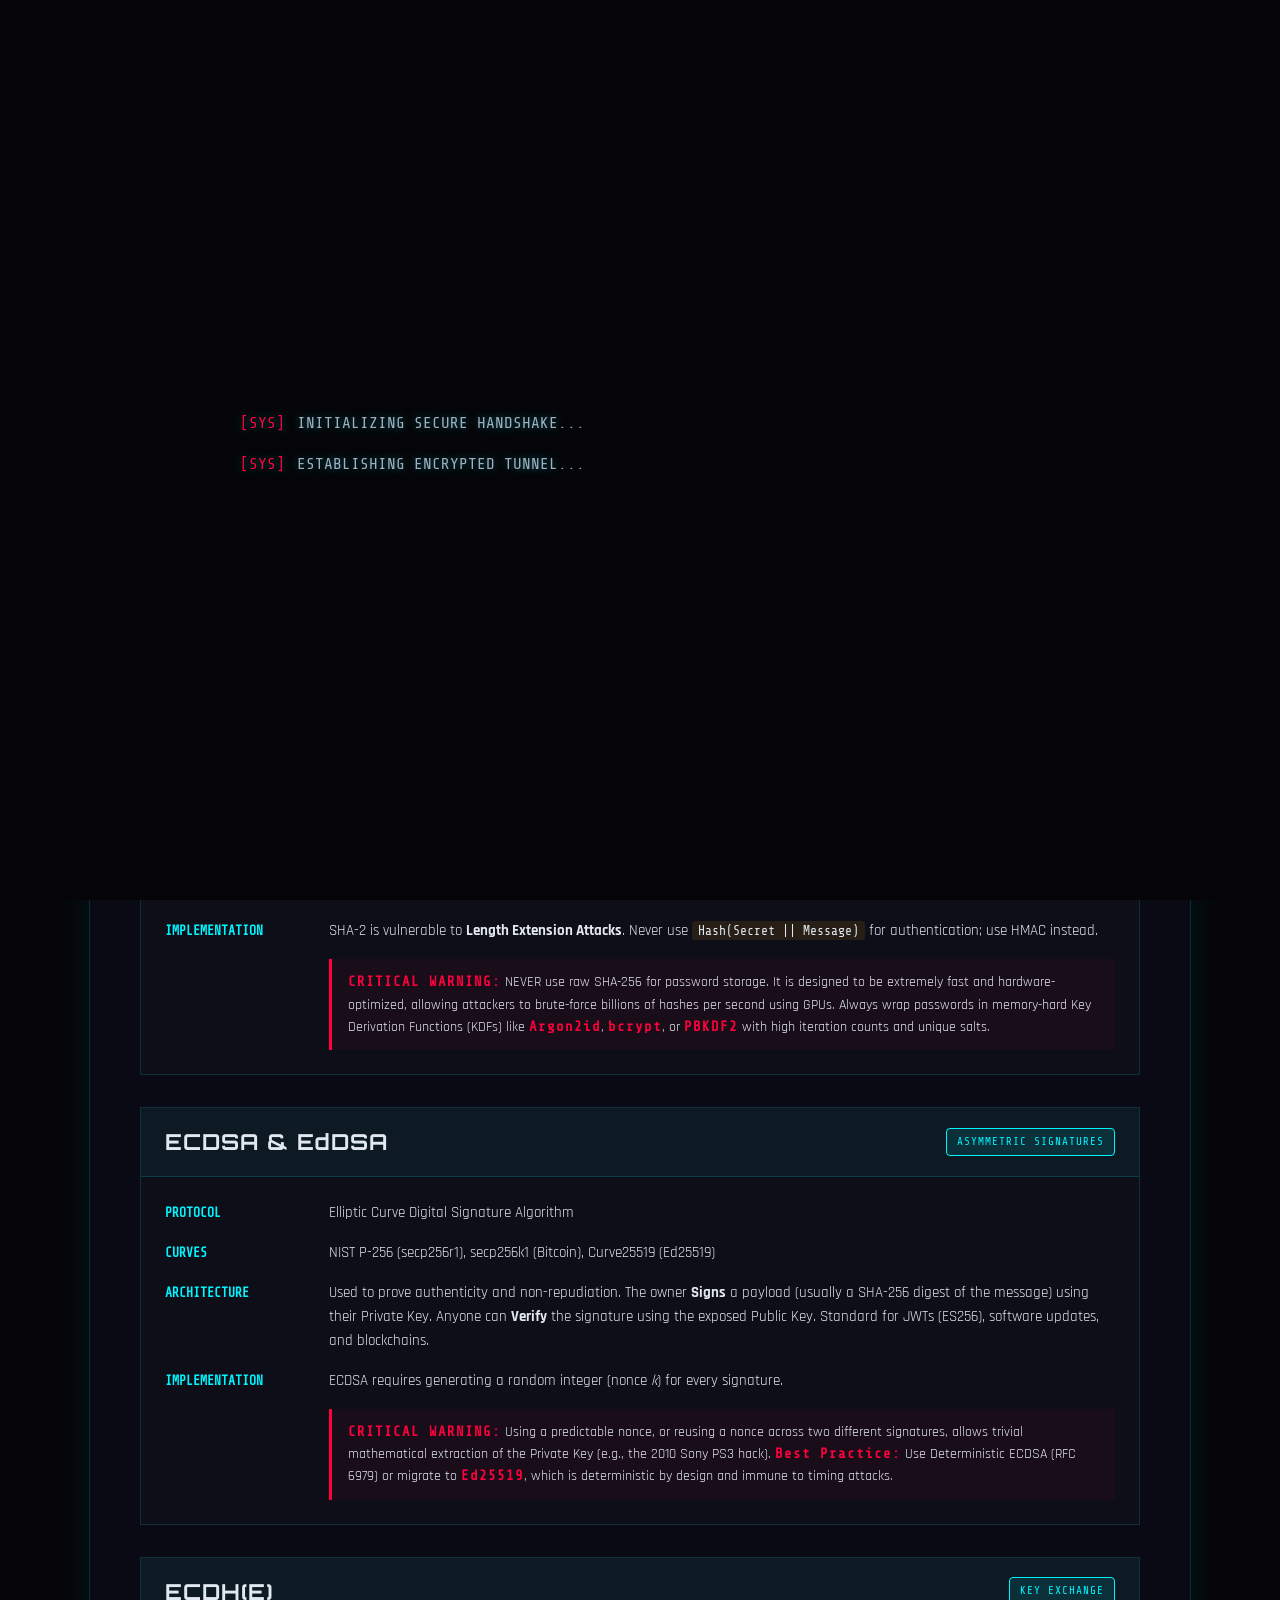
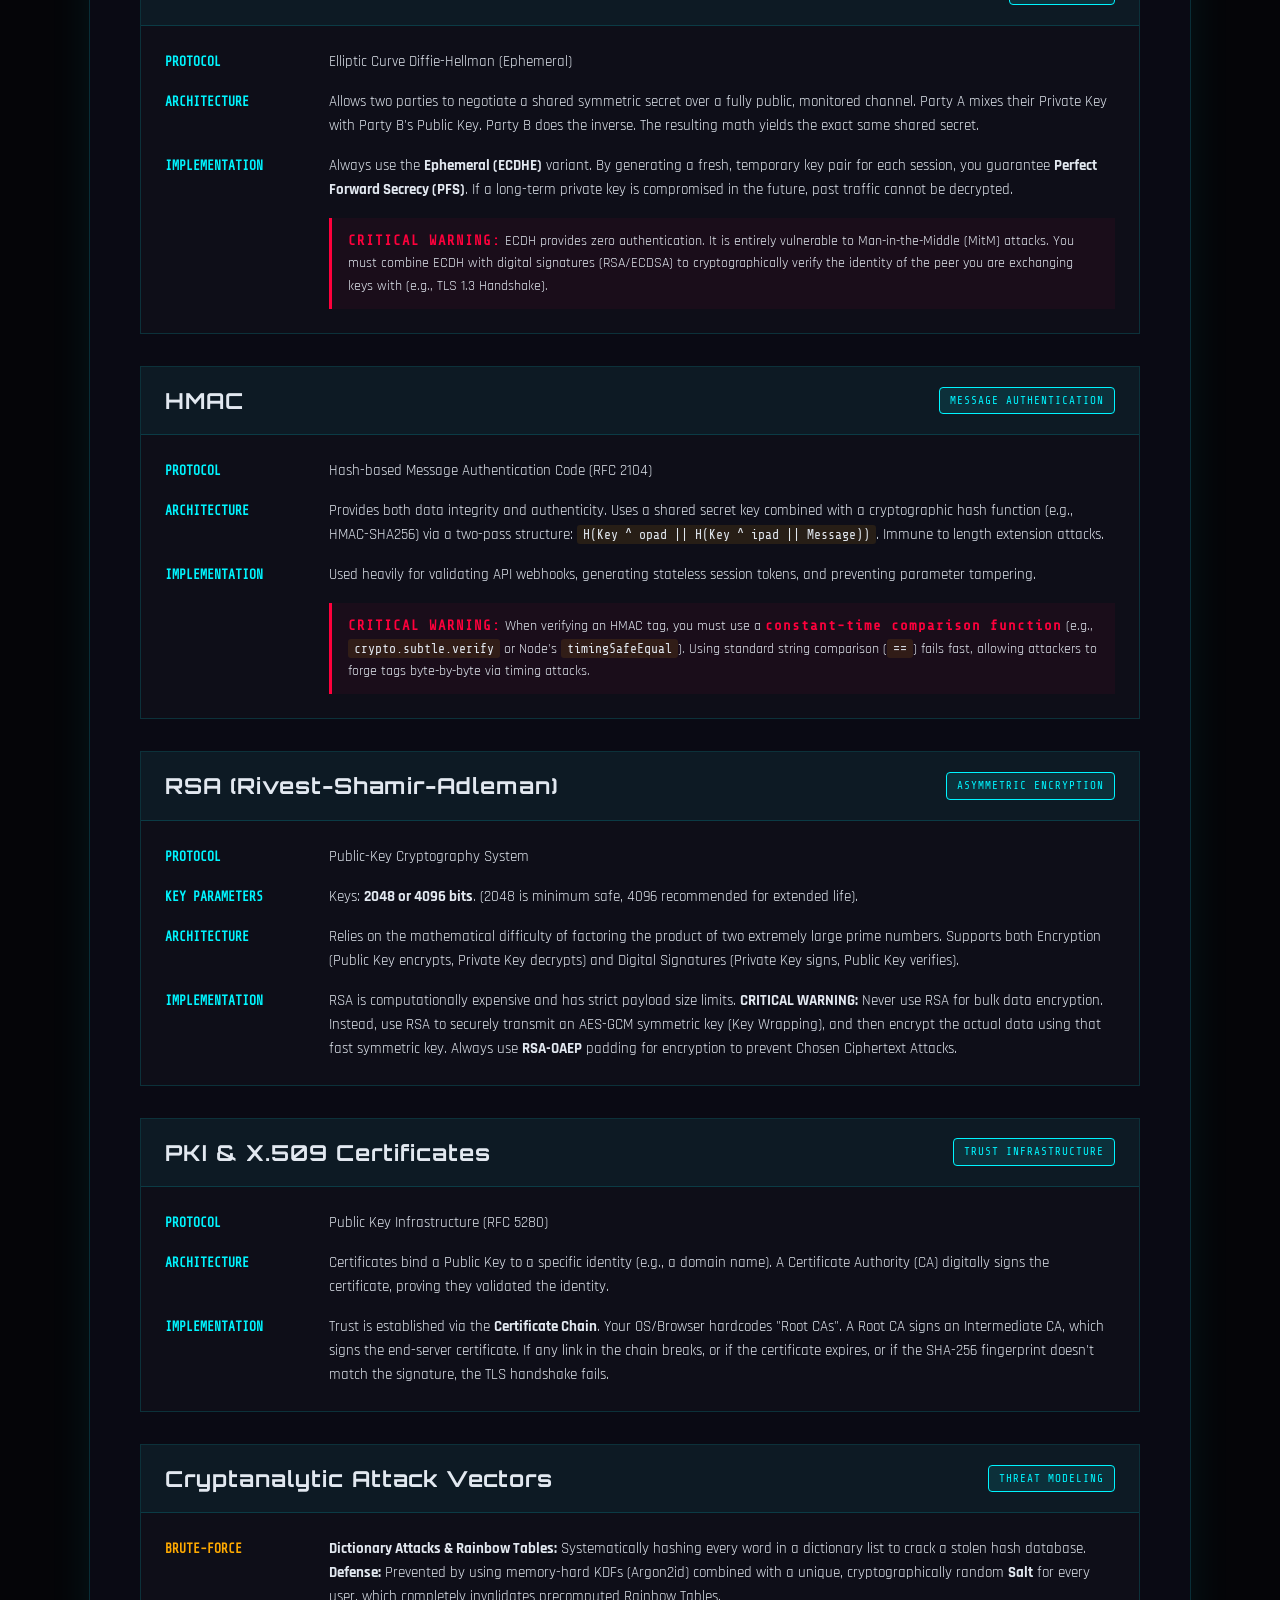
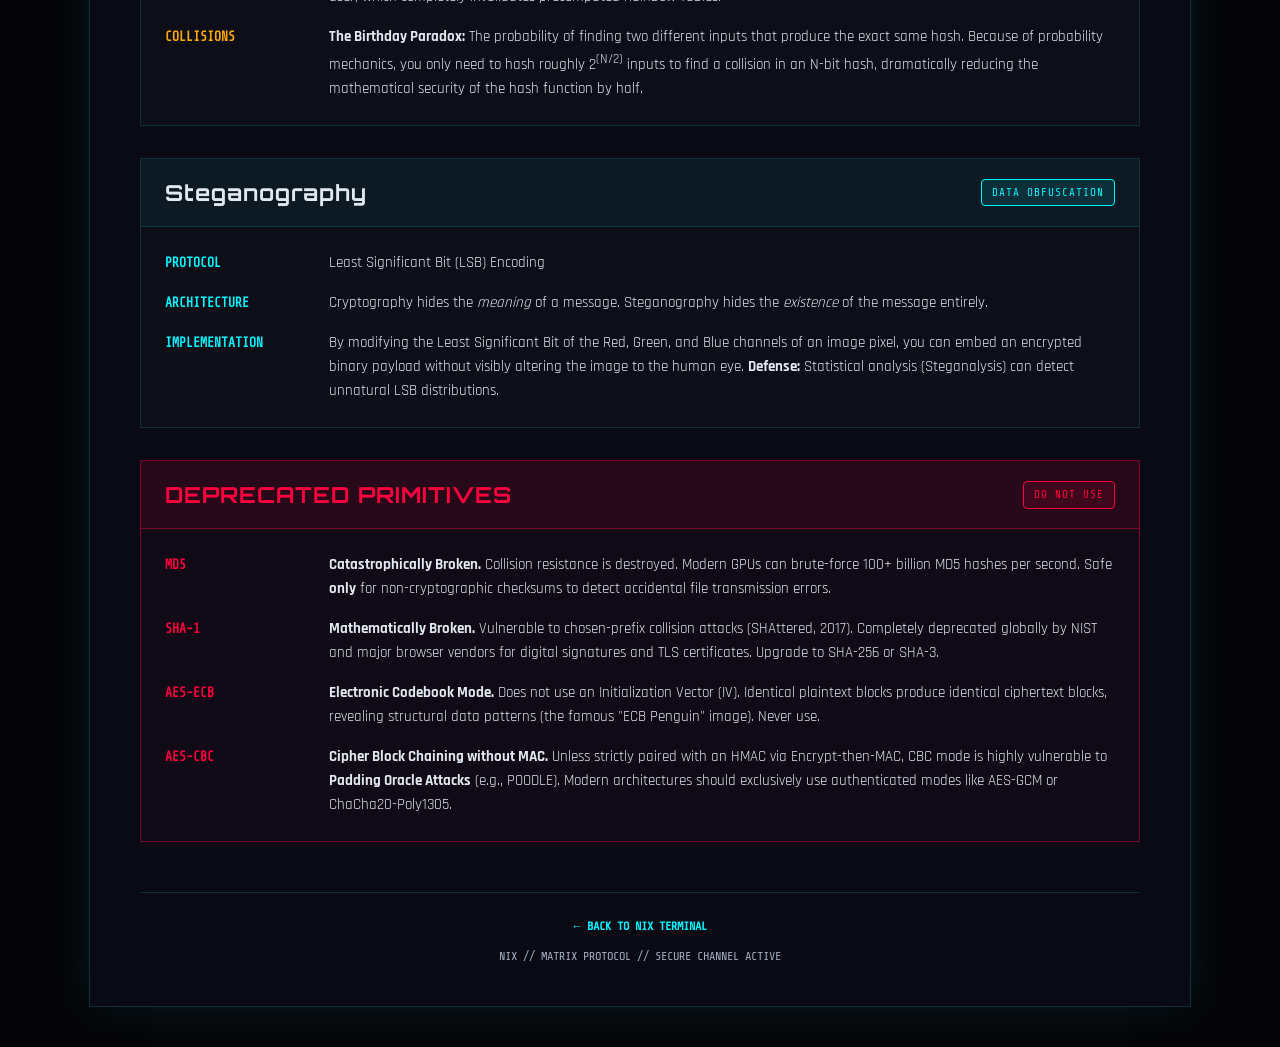
==== commit 75898448: "feat: add global Matrix Rain boot sequence to landing and cheatsheet pages" ====
--- a/cheatsheet.html
+++ b/cheatsheet.html
@@ -7,8 +7,9 @@
   
   <link rel="preconnect" href="https://fonts.googleapis.com">
   <link rel="preconnect" href="https://fonts.gstatic.com" crossorigin>
-  <link href="https://fonts.googleapis.com/css2?family=Share+Tech+Mono&family=Rajdhani:wght@400;500;600;700&family=Orbitron:wght@400;700;900&display=swap" rel="stylesheet">
-  
+  <link rel="preload" as="style" href="https://fonts.googleapis.com/css2?family=Share+Tech+Mono&family=Rajdhani:wght@400;500;600;700&family=Orbitron:wght@400;700;900&display=swap">
+  <link rel="stylesheet" href="https://fonts.googleapis.com/css2?family=Share+Tech+Mono&family=Rajdhani:wght@400;500;600;700&family=Orbitron:wght@400;700;900&display=swap" media="print" onload="this.media='all'">
+  <noscript><link rel="stylesheet" href="https://fonts.googleapis.com/css2?family=Share+Tech+Mono&family=Rajdhani:wght@400;500;600;700&family=Orbitron:wght@400;700;900&display=swap"></noscript>  
   <style>
     /* SCREEN STYLES (Cyberpunk Dark Mode) */
     :root {
@@ -518,4 +519,5 @@
 </div>
 
 </body>
+<script src="js/nix-boot.js"></script>
 </html>
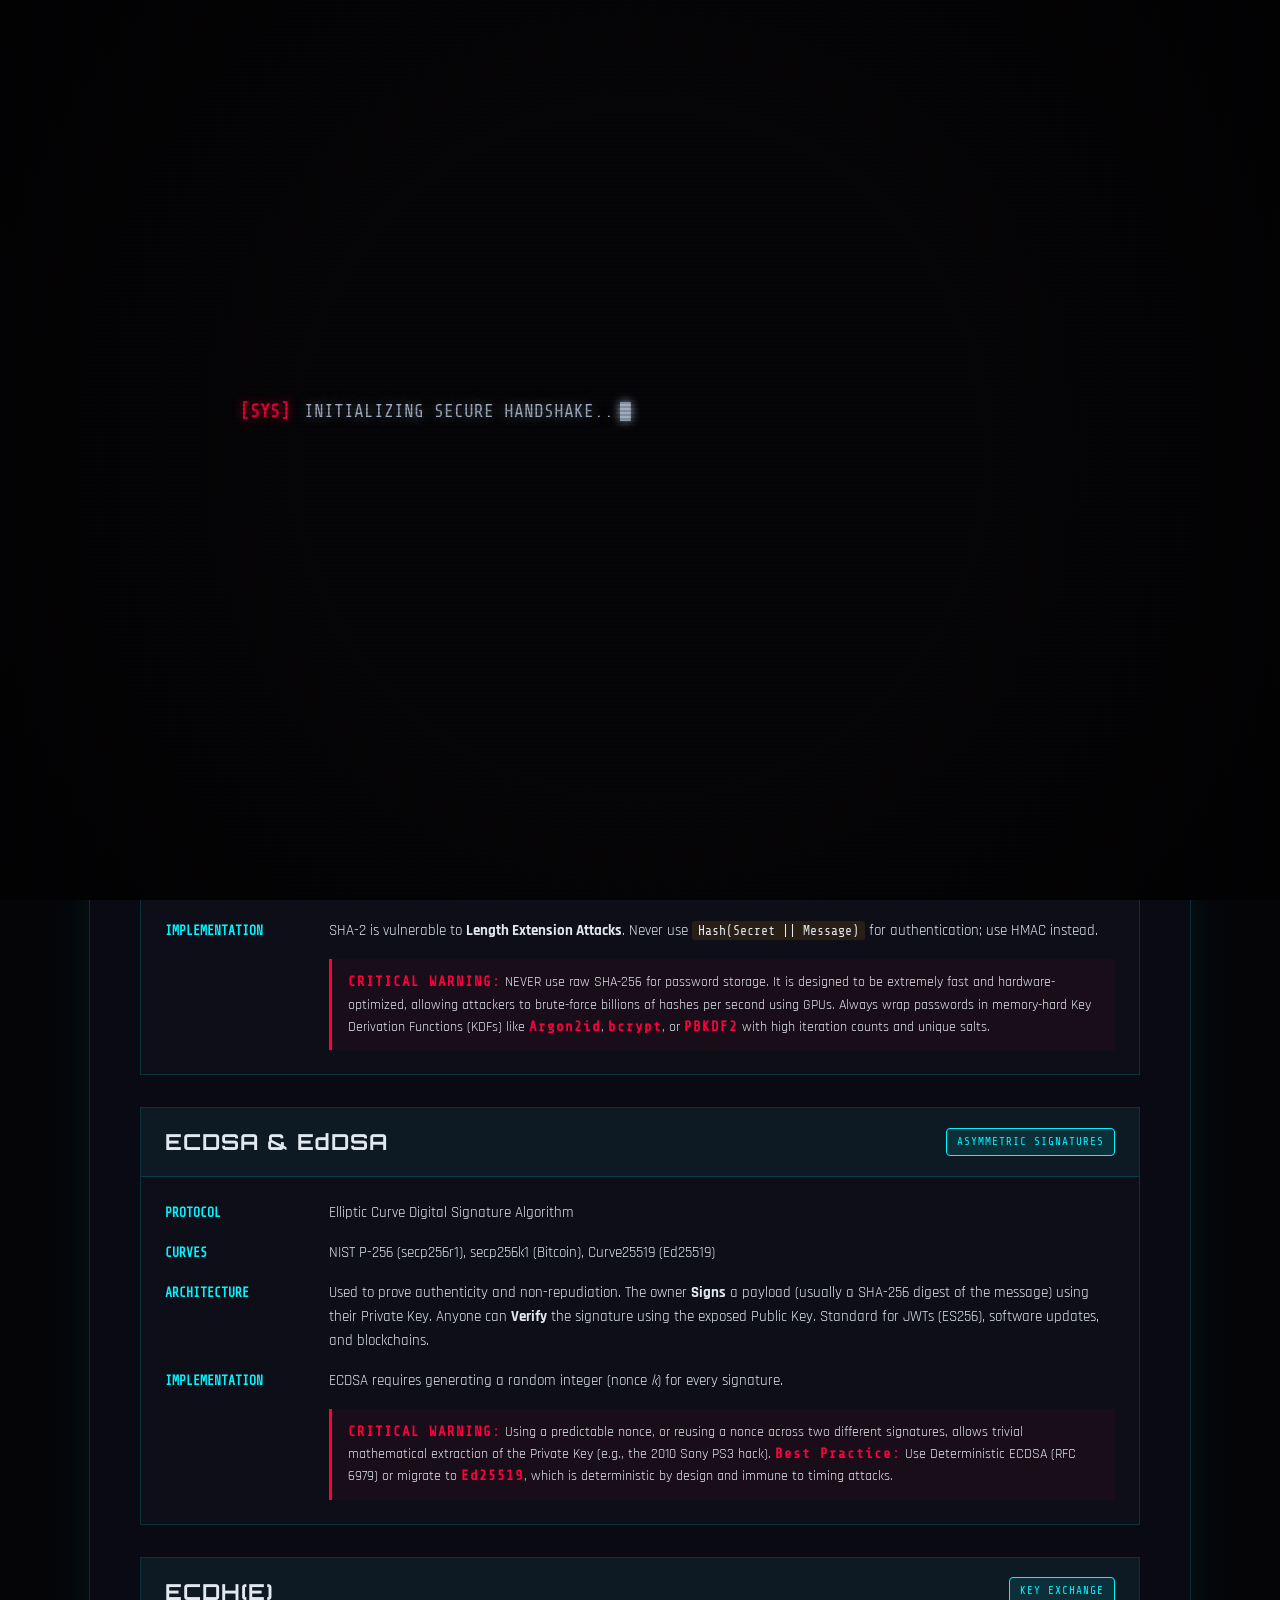
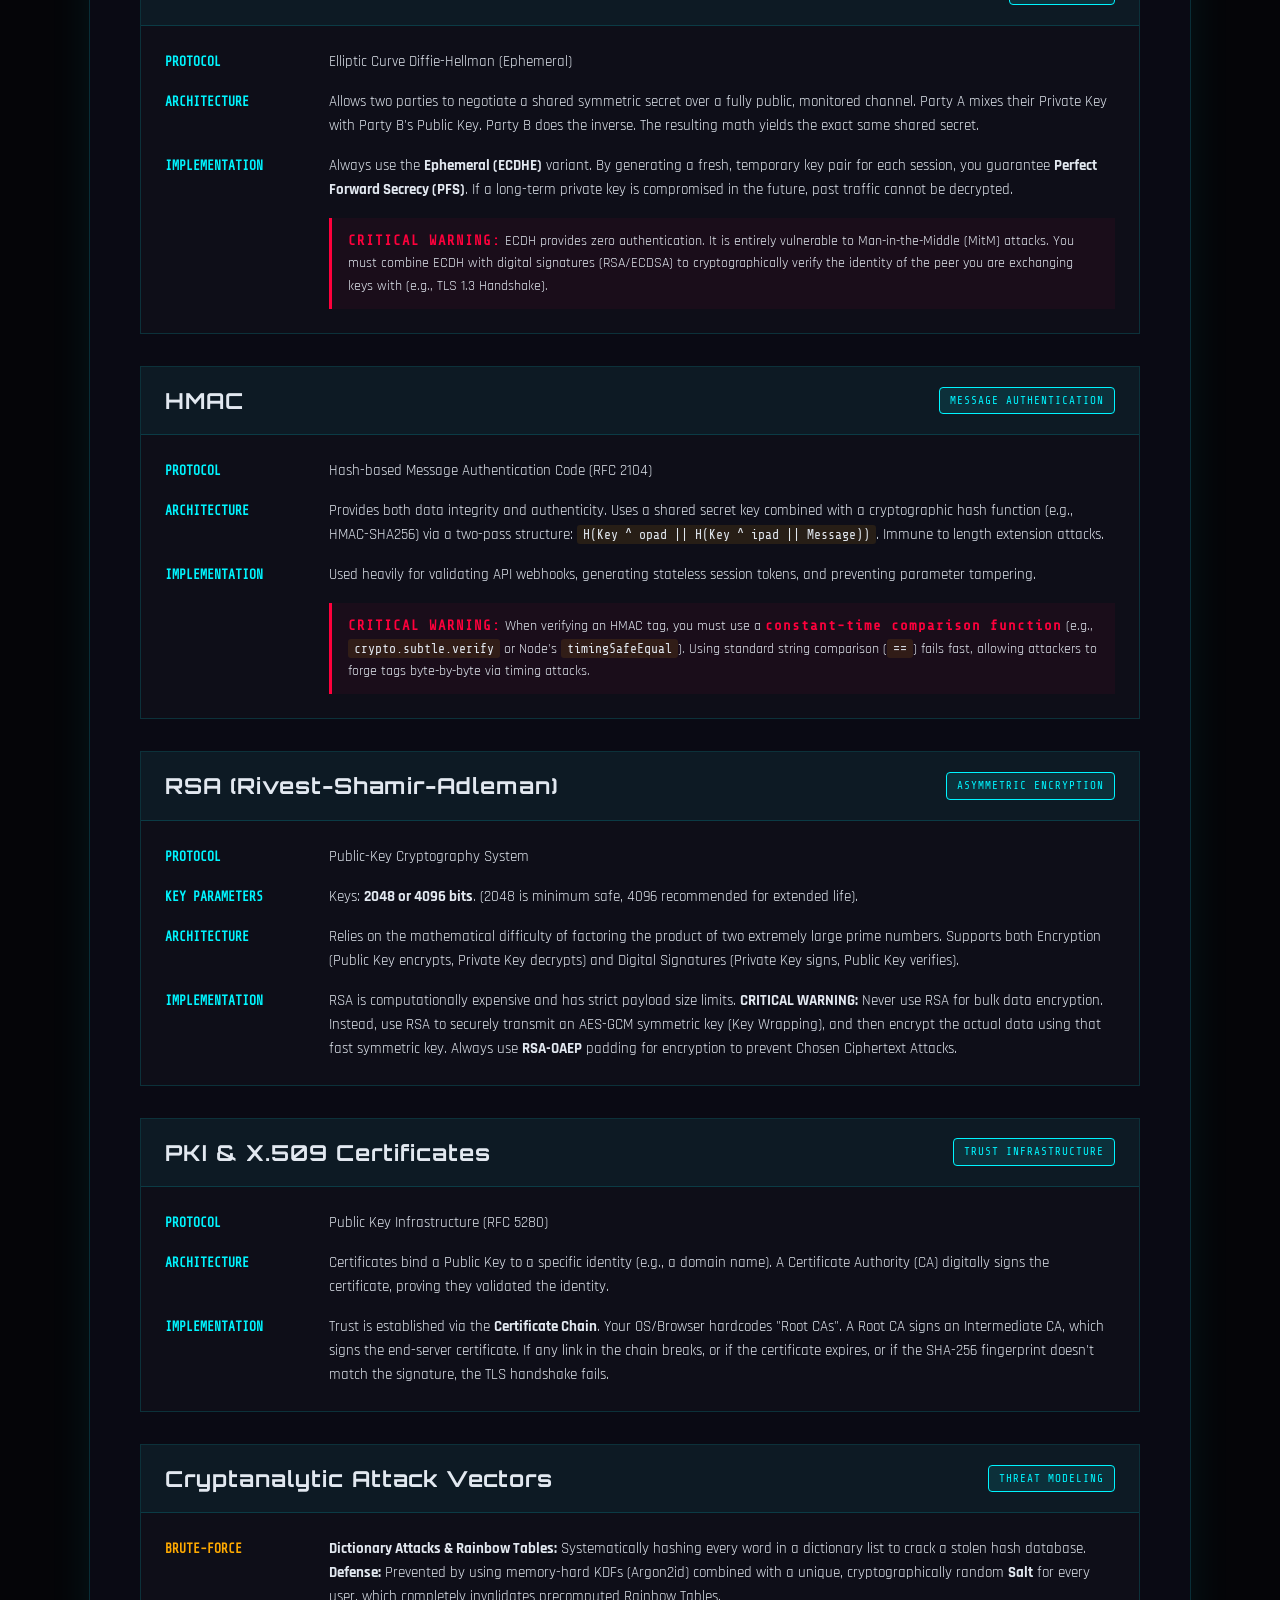
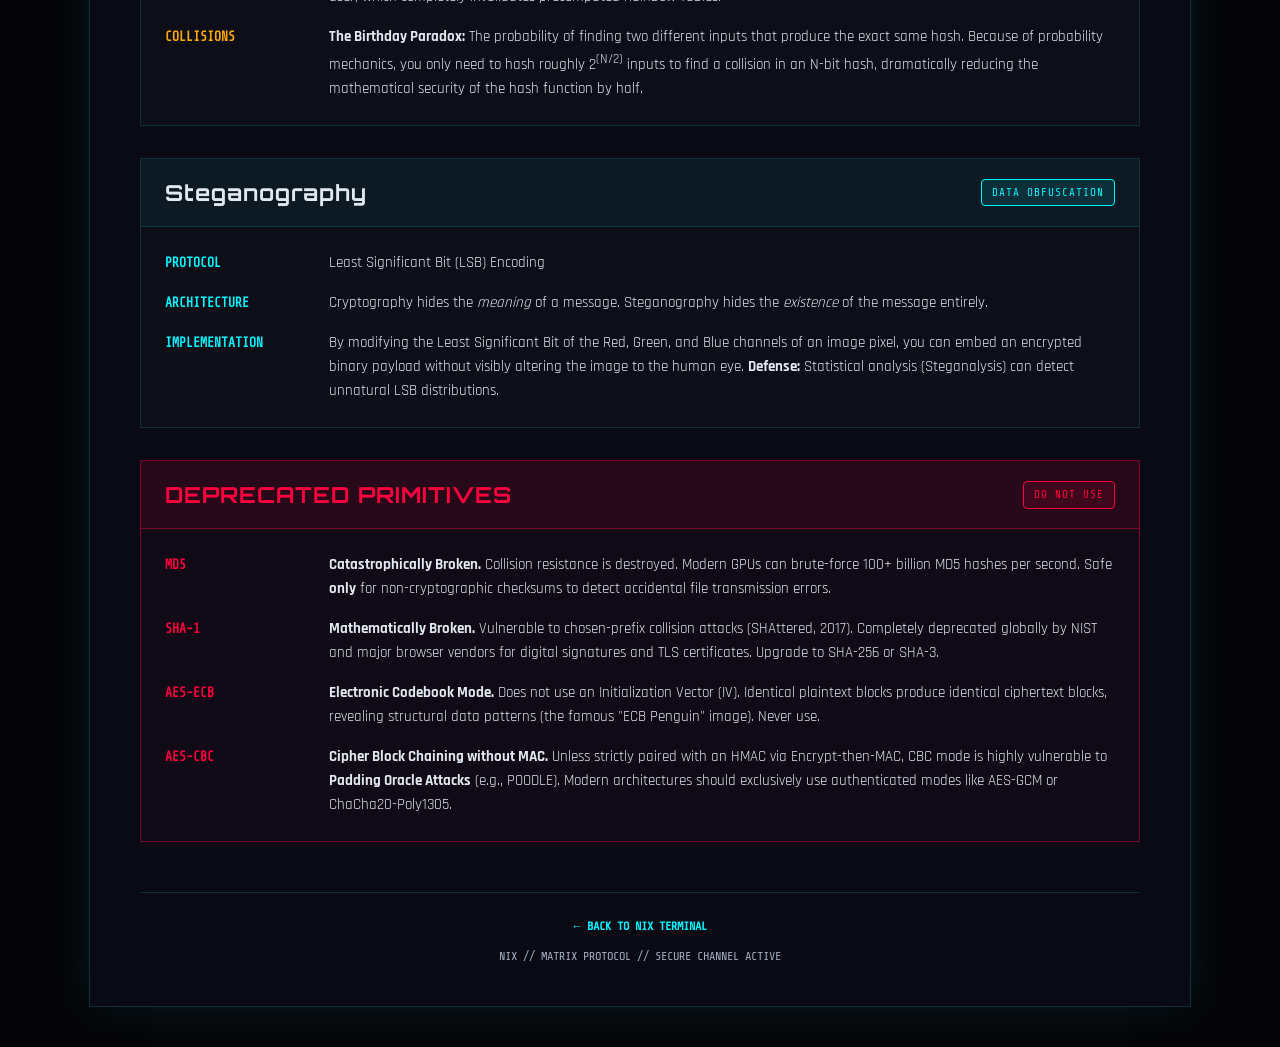
==== commit a2eea869: "feat: add Progressive Web App (PWA) support with service worker and manifest" ====
--- a/cheatsheet.html
+++ b/cheatsheet.html
@@ -4,6 +4,7 @@
   <meta charset="UTF-8">
   <meta name="viewport" content="width=device-width, initial-scale=1.0">
   <title>NIX // Senior Cryptography Architecture Cheatsheet</title>
+  <link rel="manifest" href="manifest.json">
   
   <link rel="preconnect" href="https://fonts.googleapis.com">
   <link rel="preconnect" href="https://fonts.gstatic.com" crossorigin>
@@ -518,6 +519,16 @@
   </footer>
 </div>
 
+<!-- SERVICE WORKER REGISTRATION -->
+<script>
+  if ('serviceWorker' in navigator) {
+    window.addEventListener('load', () => {
+      navigator.serviceWorker.register('sw.js')
+        .then(reg => console.log('[PWA] Service Worker registered:', reg.scope))
+        .catch(err => console.error('[PWA] Service Worker registration failed:', err));
+    });
+  }
+</script>
 </body>
 <script src="js/nix-boot.js"></script>
 </html>
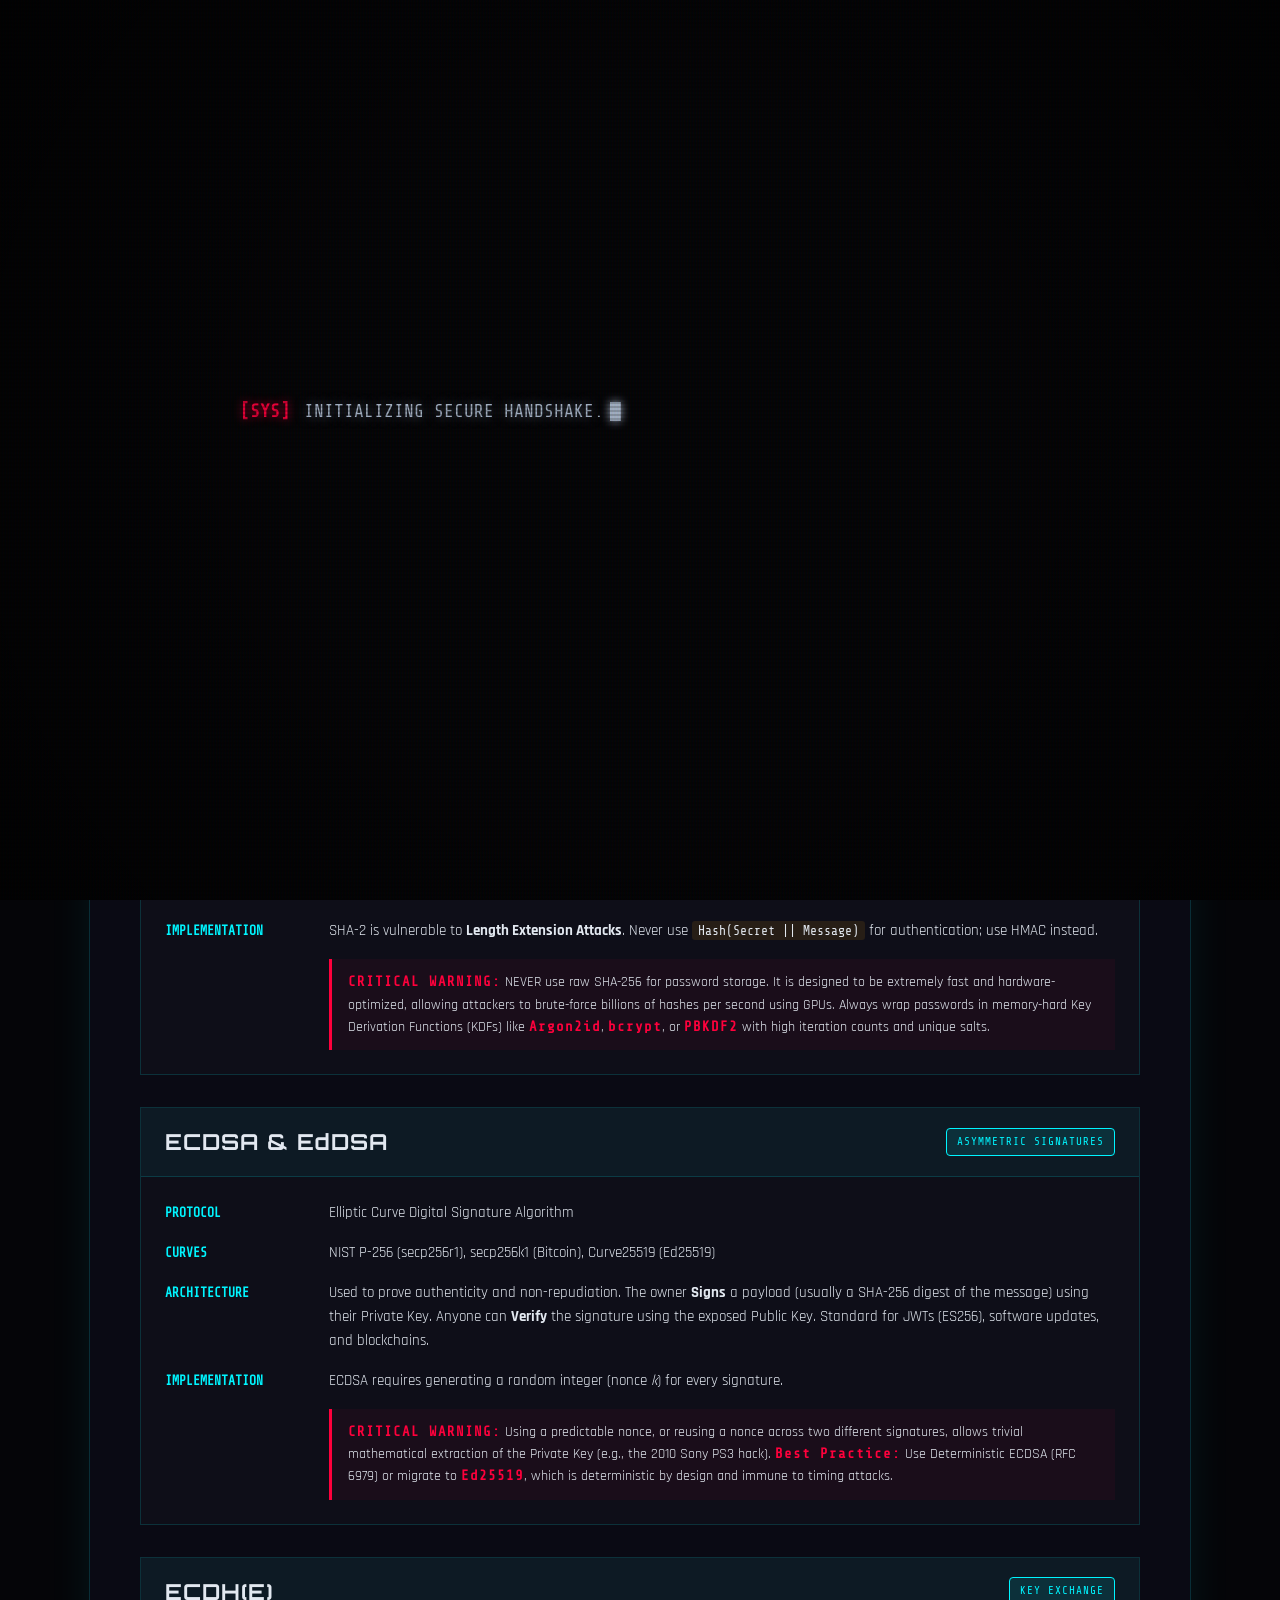
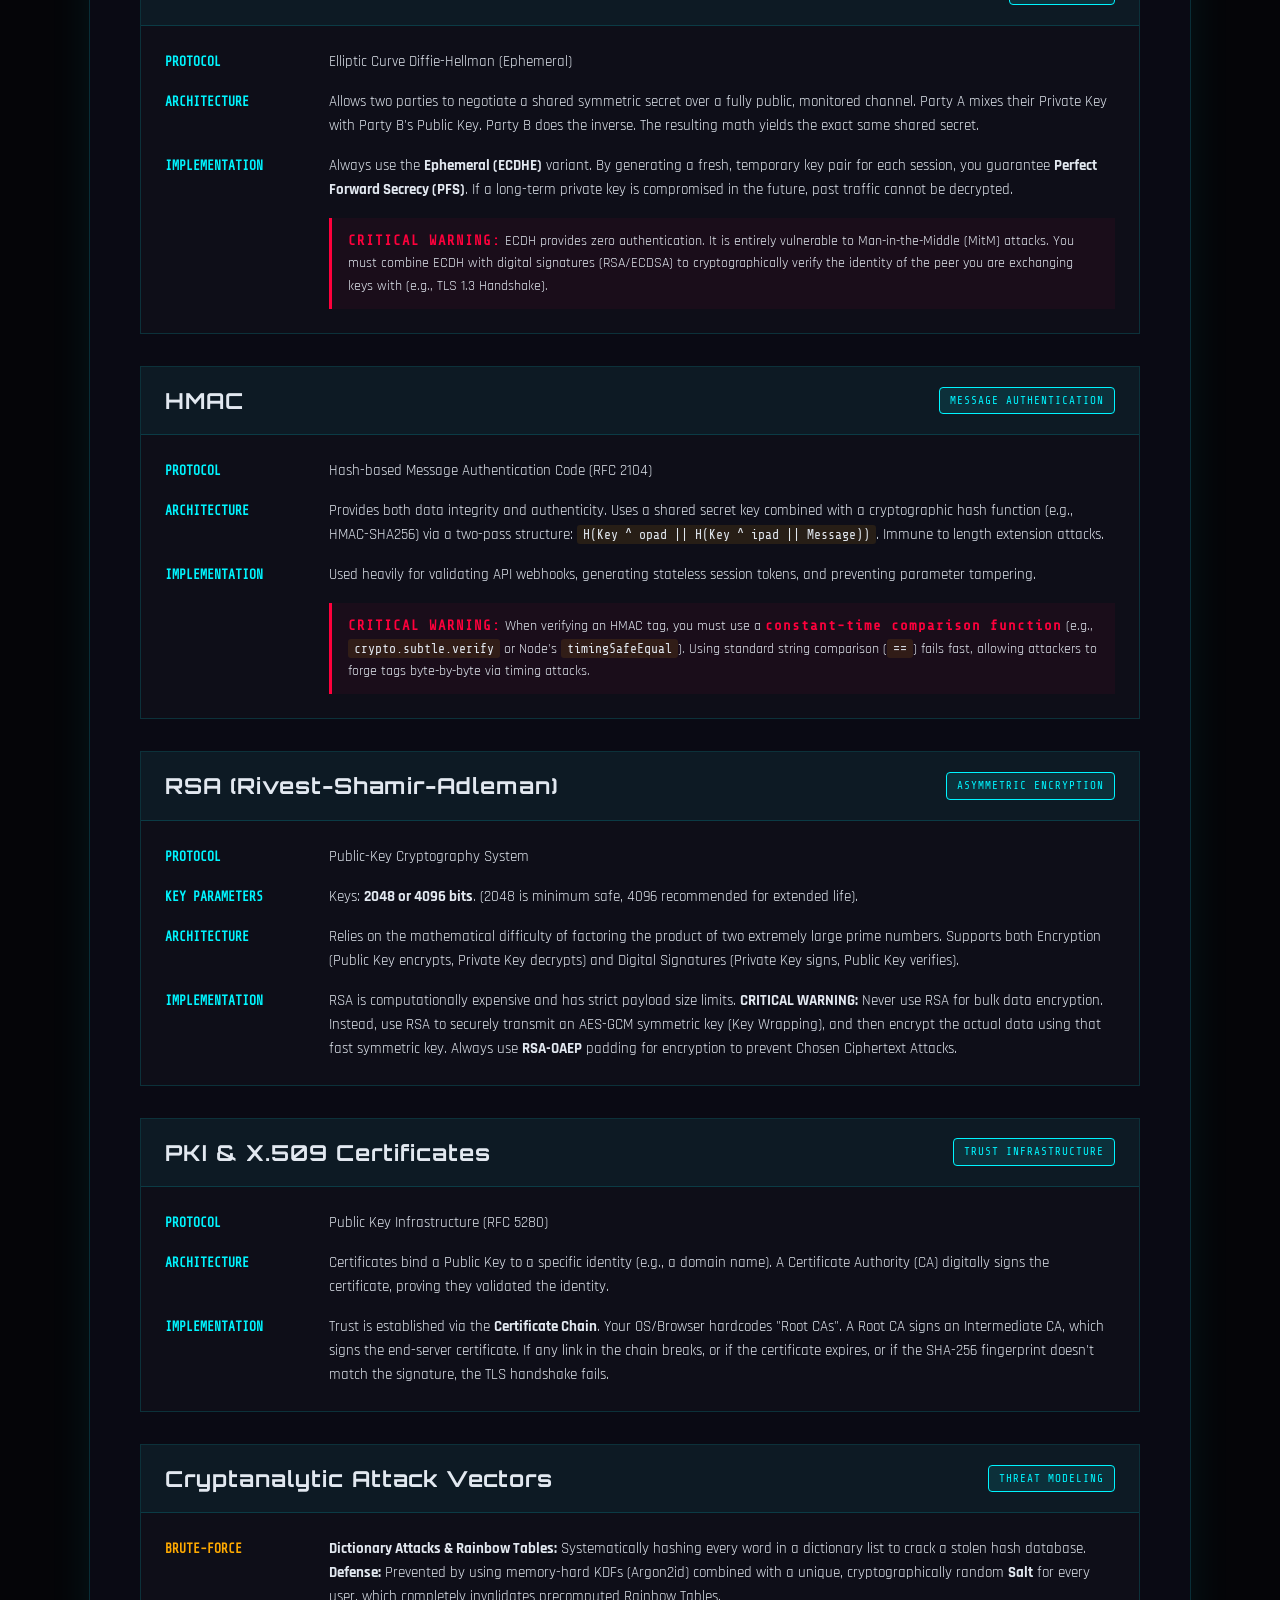
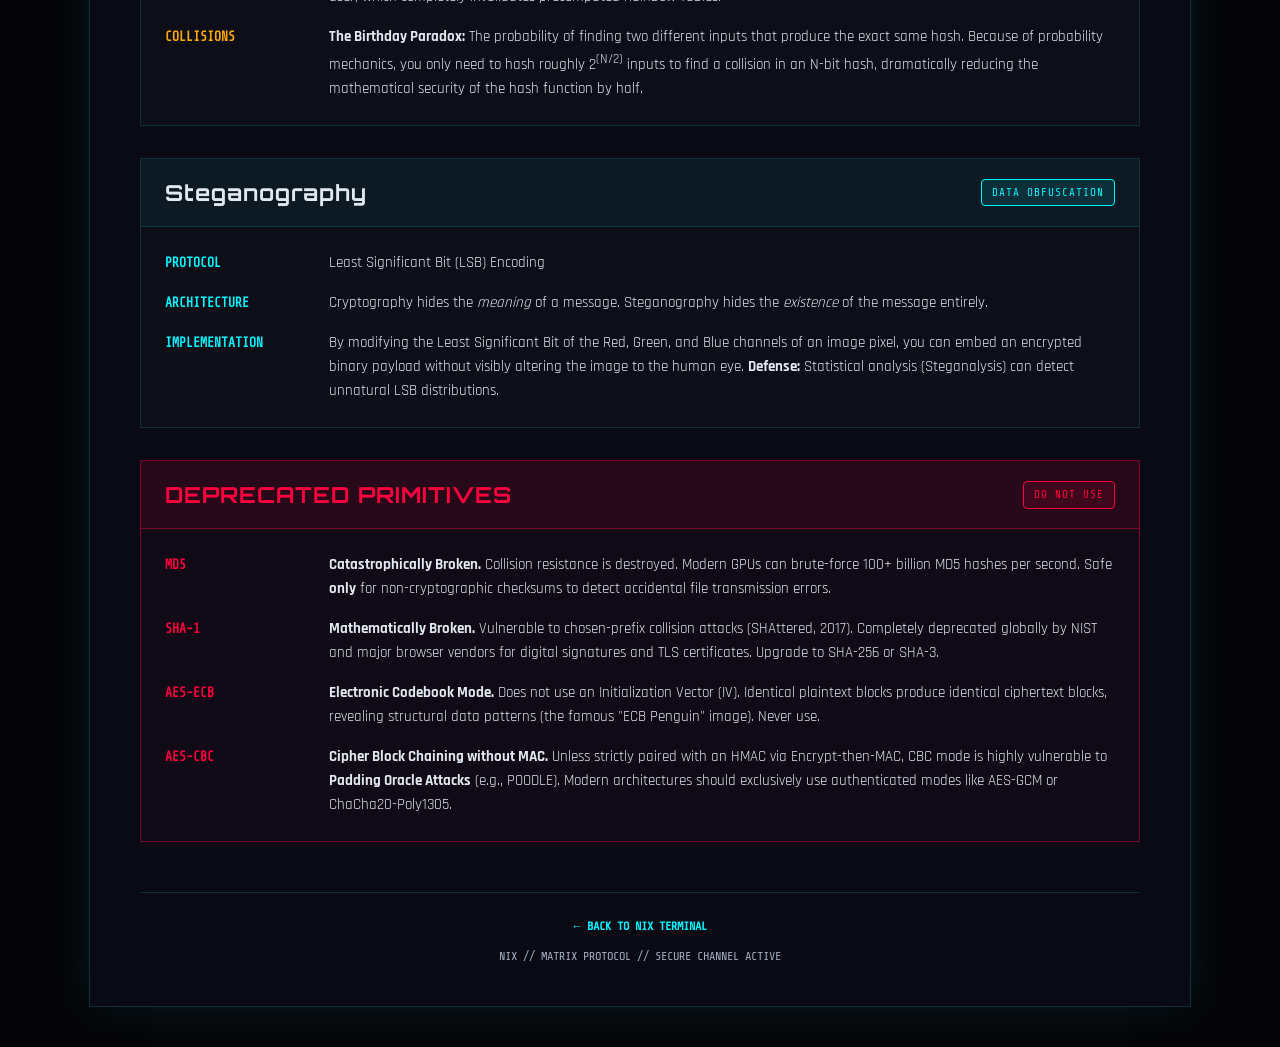
==== commit 895ceb01: "Bump PWA cache version to v2 and apply cache-buster versions to app.js and nix-boot.js script tags t" ====
--- a/cheatsheet.html
+++ b/cheatsheet.html
@@ -530,5 +530,5 @@
   }
 </script>
 </body>
-<script src="js/nix-boot.js"></script>
+<script src="js/nix-boot.js?v=5.0.2"></script>
 </html>
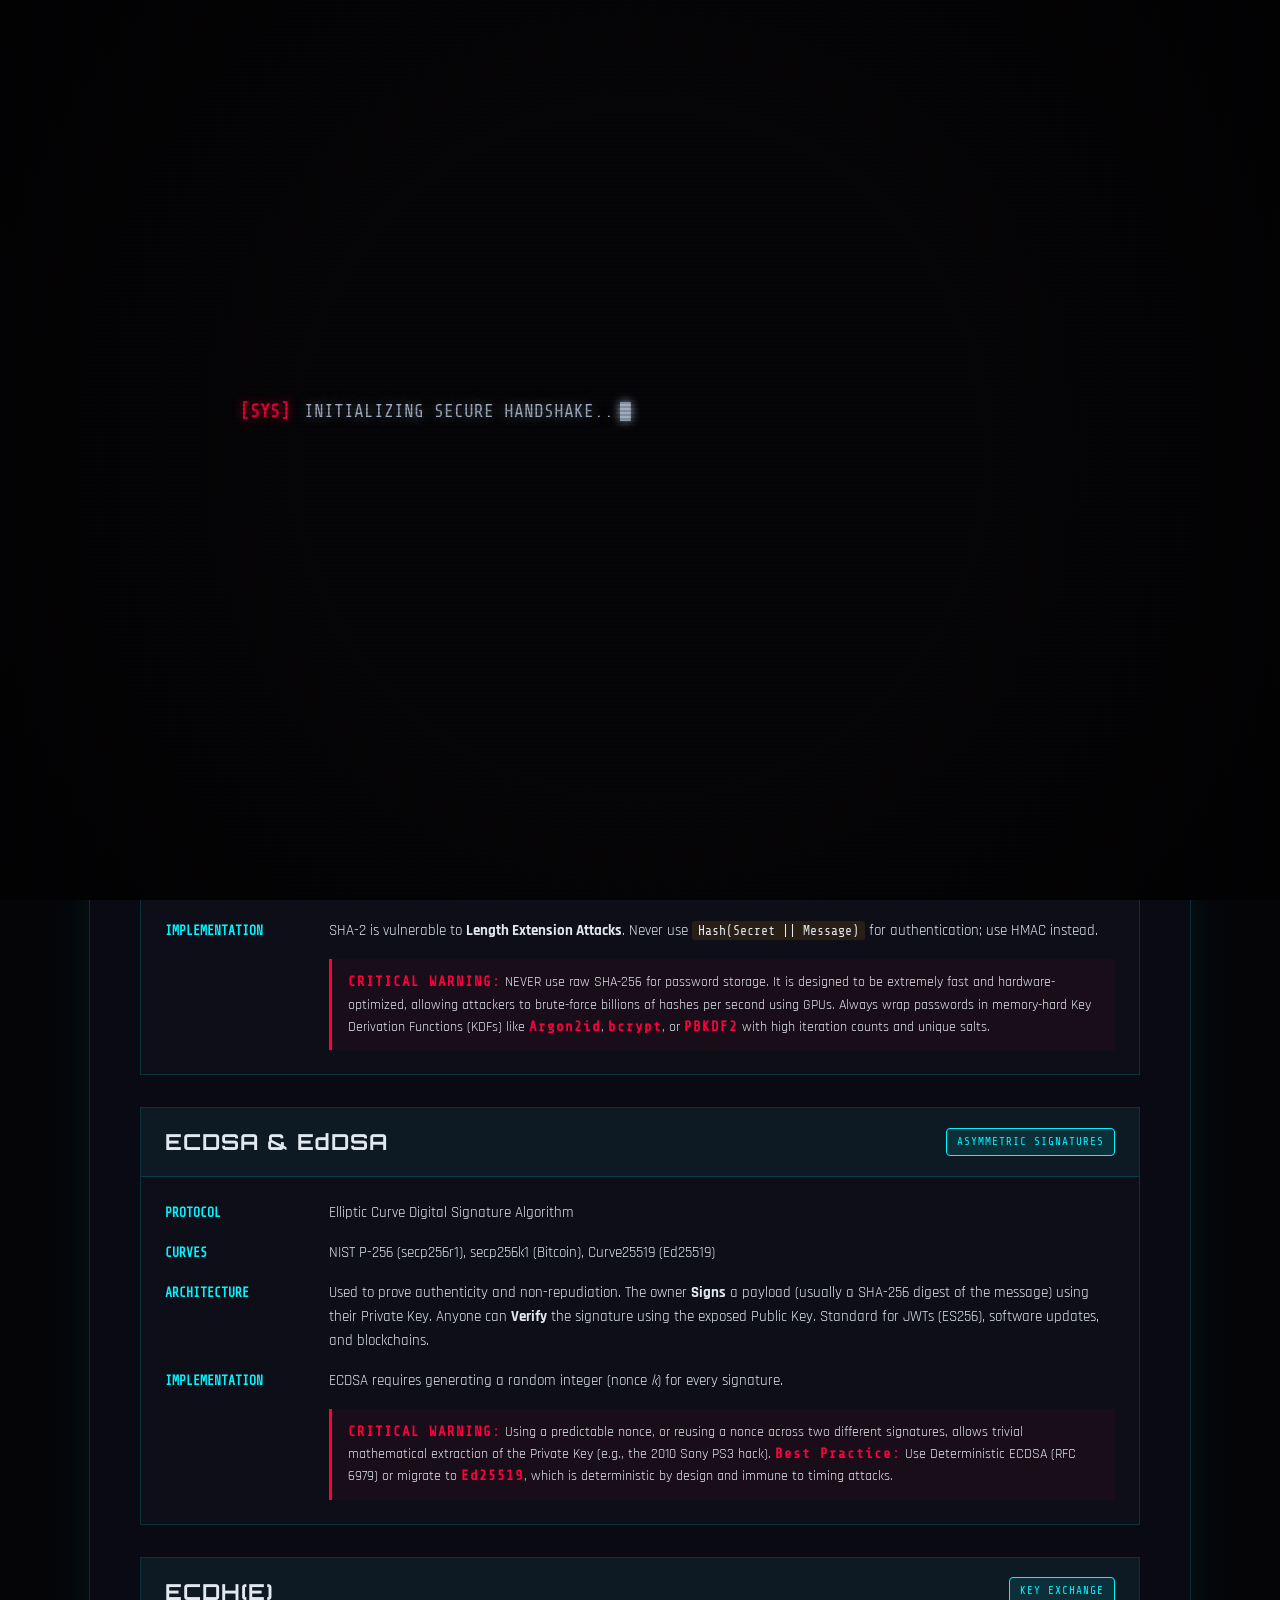
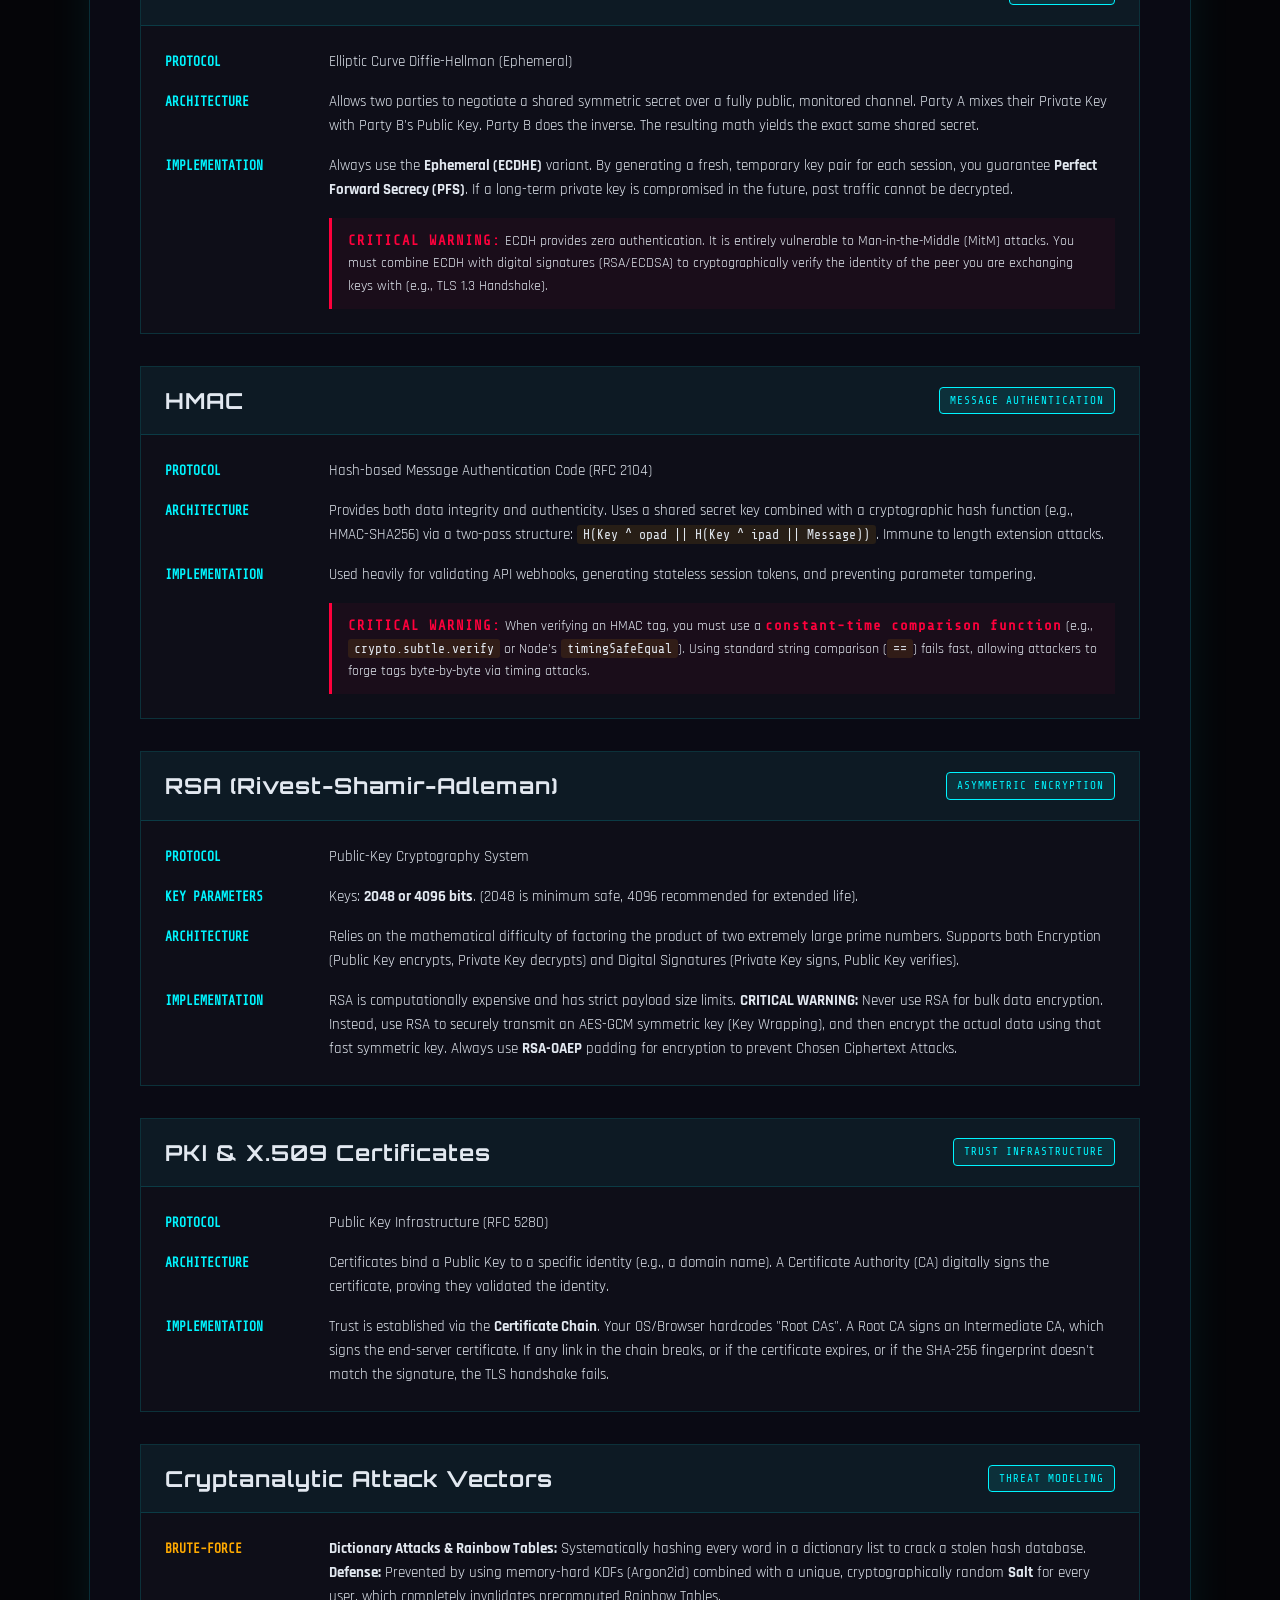
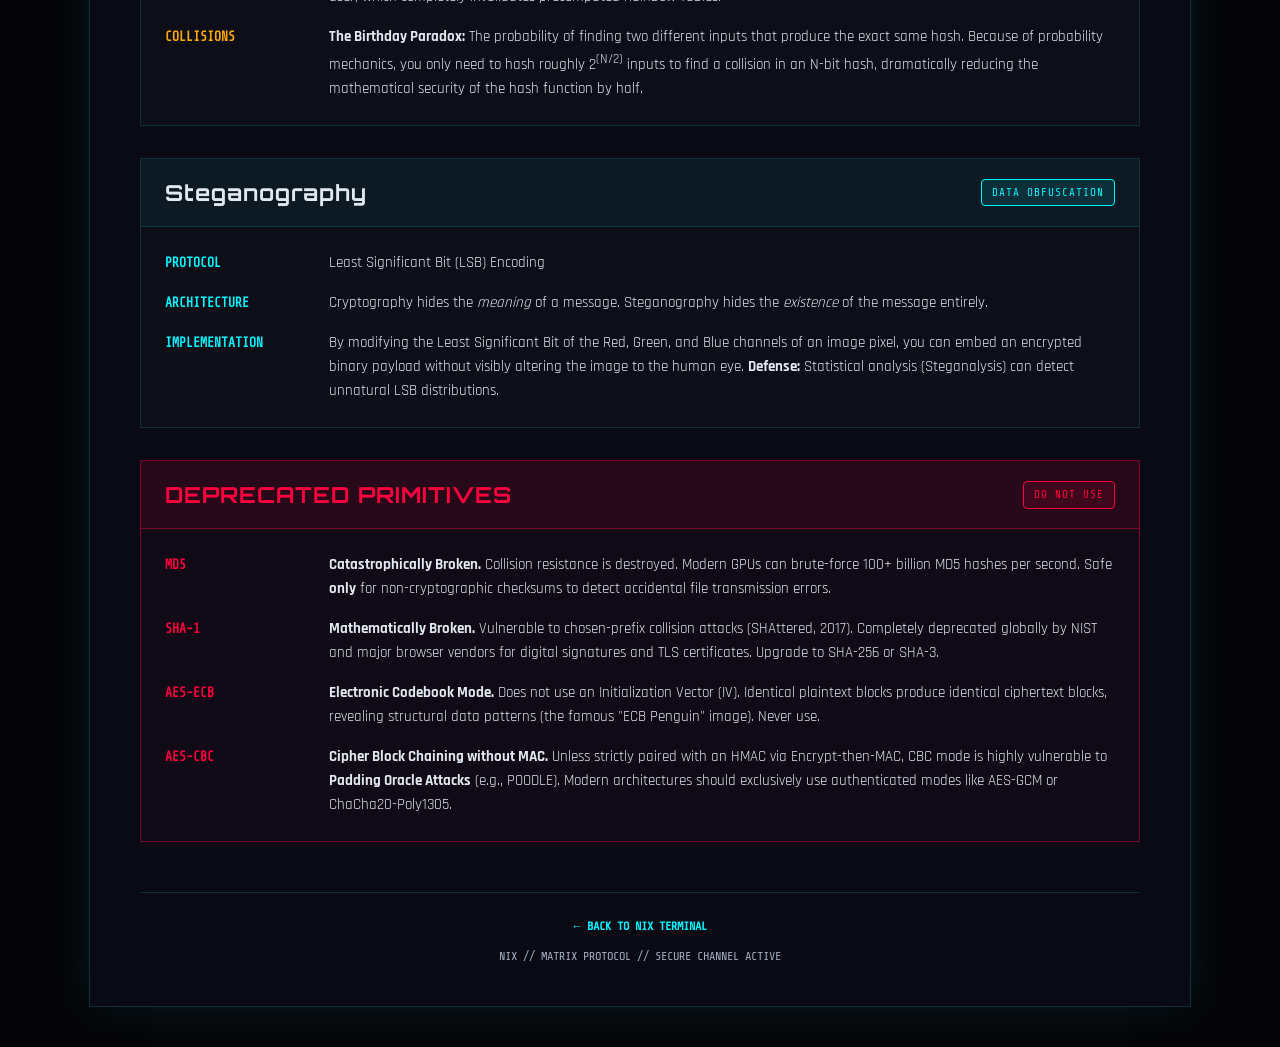
==== commit 6ae01bda: "Fix stale cache issue: change SW strategy for HTML to Network-First, add controllerchange reload lis" ====
--- a/cheatsheet.html
+++ b/cheatsheet.html
@@ -527,8 +527,16 @@
         .then(reg => console.log('[PWA] Service Worker registered:', reg.scope))
         .catch(err => console.error('[PWA] Service Worker registration failed:', err));
     });
+
+    let refreshing = false;
+    navigator.serviceWorker.addEventListener('controllerchange', () => {
+      if (!refreshing) {
+        refreshing = true;
+        window.location.reload();
+      }
+    });
   }
 </script>
 </body>
-<script src="js/nix-boot.js?v=5.0.2"></script>
+<script src="js/nix-boot.js?v=5.0.3"></script>
 </html>
